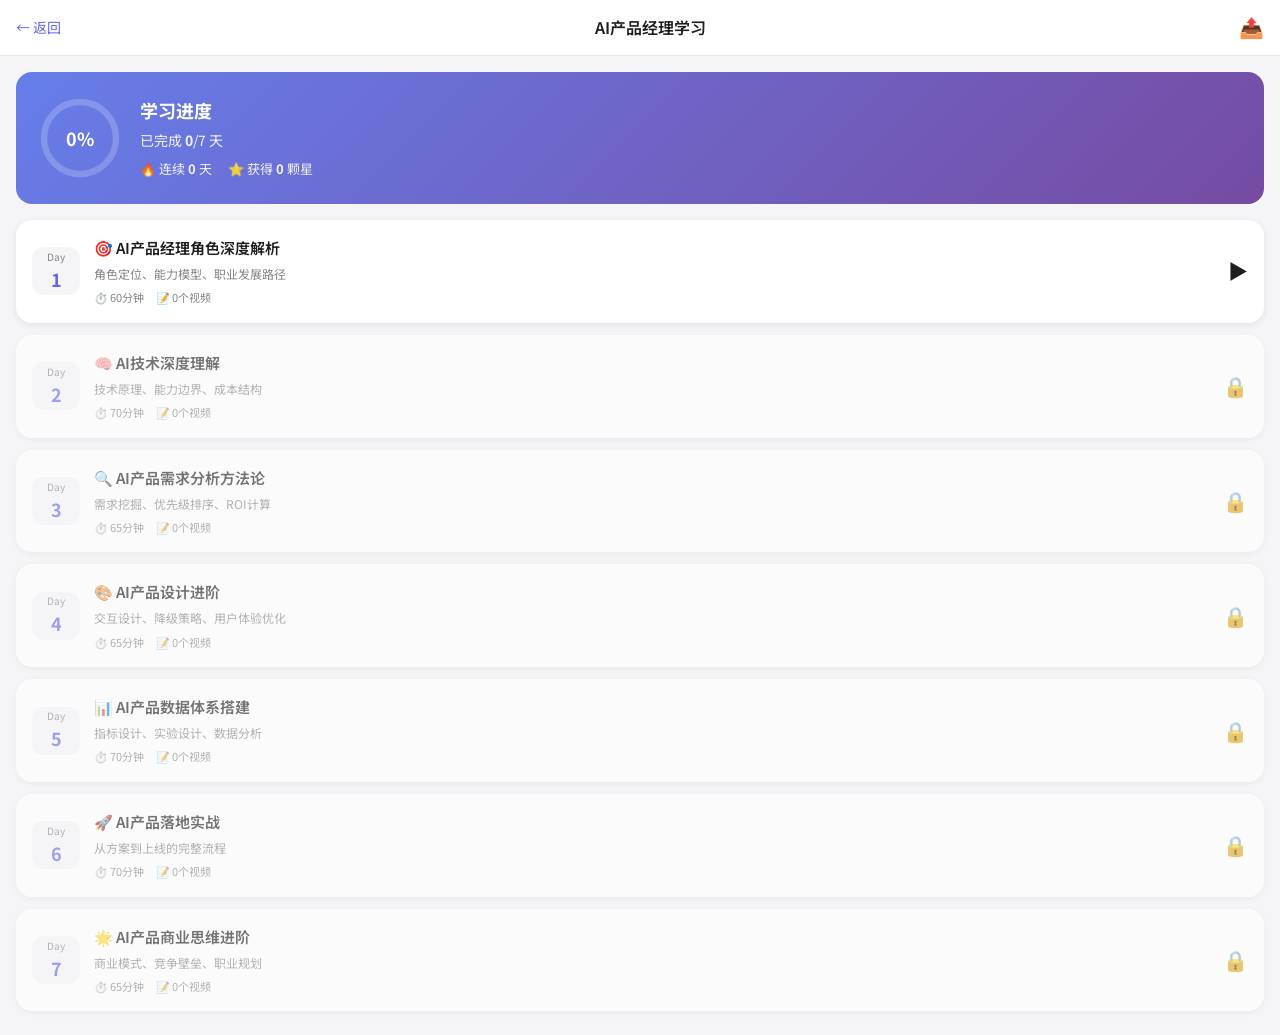
==== learn.html @ 259a2293 "feat: 添加四大能力模块深度内容" ====
<!DOCTYPE html>
<html lang="zh-CN">
<head>
    <meta charset="UTF-8">
    <meta name="viewport" content="width=device-width, initial-scale=1.0, maximum-scale=1.0, user-scalable=no">
    <title>AI产品经理7天学习计划</title>
    <link rel="stylesheet" href="learn-style.css">
    <link rel="stylesheet" href="skill-style.css">
    <link rel="preconnect" href="https://fonts.googleapis.com">
    <link href="https://fonts.googleapis.com/css2?family=Noto+Sans+SC:wght@300;400;500;600;700&display=swap" rel="stylesheet">
</head>
<body>
    <!-- 顶部 -->
    <nav class="nav">
        <a href="index.html" class="nav-back">← 返回</a>
        <span class="nav-title">AI产品经理学习</span>
        <button class="nav-share" id="shareBtn">📤</button>
    </nav>

    <!-- 主内容 -->
    <main class="main">
        <!-- 进度总览 -->
        <div class="progress-overview" id="progressOverview">
            <div class="progress-ring">
                <svg viewBox="0 0 100 100">
                    <circle class="ring-bg" cx="50" cy="50" r="45"/>
                    <circle class="ring-fill" cx="50" cy="50" r="45" id="progressRing"/>
                </svg>
                <div class="ring-text">
                    <span id="progressPercent">0</span>%
                </div>
            </div>
            <div class="progress-info">
                <h3>学习进度</h3>
                <p>已完成 <strong id="completedDays">0</strong>/7 天</p>
                <div class="streak-info">
                    <span>🔥 连续 <strong id="streakCount">0</strong> 天</span>
                    <span>⭐ 获得 <strong id="totalStars">0</strong> 颗星</span>
                </div>
            </div>
        </div>

        <!-- 7天课程列表 -->
        <div class="course-list" id="courseList"></div>
    </main>

    <!-- 每日详情弹窗 -->
    <div class="modal hidden" id="dayModal">
        <div class="modal-sheet">
            <div class="modal-handle"></div>
            <div class="modal-header">
                <h2 id="modalTitle">Day 1</h2>
                <button class="modal-close" id="modalClose">✕</button>
            </div>
            <div class="modal-body" id="modalBody">
                <!-- 动态内容 -->
            </div>
        </div>
    </div>

    <!-- 分享弹窗 -->
    <div class="modal hidden" id="shareModal">
        <div class="modal-sheet small">
            <div class="modal-handle"></div>
            <h3>分享学习进度</h3>
            <div class="share-content">
                <div class="share-card" id="shareCard">
                    <div class="share-title">📚 AI产品经理学习打卡</div>
                    <div class="share-progress">
                        已完成 <span id="shareDays">0</span>/7 天
                    </div>
                    <div class="share-stars" id="shareStars"></div>
                    <div class="share-link" id="shareLink"></div>
                </div>
                <button class="copy-btn" id="copyBtn">复制链接</button>
            </div>
        </div>
    </div>

    <script src="skill-modules.js"></script>
    <script src="learn-app.js"></script>
</body>
</html>
---- learn-style.css ----
:root {
    --primary: #6366f1;
    --bg: #f5f5f7;
    --card: #ffffff;
    --text: #1d1d1f;
    --text2: #86868b;
    --border: #e5e5e5;
    --radius: 16px;
    --shadow: 0 2px 8px rgba(0,0,0,0.08);
    --green: #30d158;
    --gold: #ffd700;
}

* { margin: 0; padding: 0; box-sizing: border-box; }

body {
    font-family: -apple-system, "Noto Sans SC", sans-serif;
    background: var(--bg);
    color: var(--text);
    font-size: 14px;
    line-height: 1.6;
    padding-top: 56px;
    padding-bottom: 24px;
}

/* 导航 */
.nav {
    position: fixed; top: 0; left: 0; right: 0;
    height: 56px;
    background: rgba(255,255,255,0.95);
    backdrop-filter: blur(20px);
    border-bottom: 1px solid var(--border);
    display: flex;
    justify-content: space-between;
    align-items: center;
    padding: 0 16px;
    z-index: 100;
}

.nav-back {
    font-size: 14px;
    color: var(--primary);
    text-decoration: none;
}

.nav-title { font-size: 16px; font-weight: 600; }

.nav-share {
    background: none;
    border: none;
    font-size: 20px;
    cursor: pointer;
}

/* 进度总览 */
.progress-overview {
    display: flex;
    align-items: center;
    gap: 20px;
    background: linear-gradient(135deg, #667eea, #764ba2);
    border-radius: var(--radius);
    padding: 24px;
    margin: 16px;
    color: white;
}

.progress-ring {
    position: relative;
    width: 80px;
    height: 80px;
    flex-shrink: 0;
}

.progress-ring svg {
    transform: rotate(-90deg);
    width: 100%;
    height: 100%;
}

.ring-bg {
    fill: none;
    stroke: rgba(255,255,255,0.2);
    stroke-width: 8;
}

.ring-fill {
    fill: none;
    stroke: white;
    stroke-width: 8;
    stroke-linecap: round;
    stroke-dasharray: 283;
    stroke-dashoffset: 283;
    transition: stroke-dashoffset 0.5s;
}

.ring-text {
    position: absolute;
    top: 50%;
    left: 50%;
    transform: translate(-50%, -50%);
    font-size: 18px;
    font-weight: 700;
}

.progress-info h3 { font-size: 18px; margin-bottom: 4px; }
.progress-info p { font-size: 14px; opacity: 0.9; }

.streak-info {
    display: flex;
    gap: 16px;
    margin-top: 8px;
    font-size: 13px;
    opacity: 0.9;
}

/* 课程列表 */
.course-list {
    padding: 0 16px;
    display: flex;
    flex-direction: column;
    gap: 12px;
}

.course-card {
    background: var(--card);
    border-radius: var(--radius);
    padding: 16px;
    box-shadow: var(--shadow);
    display: flex;
    align-items: center;
    gap: 14px;
    cursor: pointer;
    transition: all 0.2s;
    position: relative;
    overflow: hidden;
}

.course-card:active { transform: scale(0.98); }

.course-card.completed {
    border-left: 4px solid var(--green);
}

.course-card.locked {
    opacity: 0.6;
    pointer-events: none;
}

.course-day {
    flex-shrink: 0;
    width: 48px;
    height: 48px;
    background: var(--bg);
    border-radius: 12px;
    display: flex;
    flex-direction: column;
    align-items: center;
    justify-content: center;
    font-size: 10px;
    color: var(--text2);
}

.course-day .day-num {
    font-size: 18px;
    font-weight: 700;
    color: var(--primary);
}

.course-card.completed .course-day {
    background: var(--green);
    color: white;
}

.course-card.completed .course-day .day-num { color: white; }

.course-content { flex: 1; }

.course-title {
    font-size: 15px;
    font-weight: 600;
    margin-bottom: 4px;
}

.course-desc {
    font-size: 12px;
    color: var(--text2);
}

.course-meta {
    display: flex;
    gap: 12px;
    margin-top: 6px;
    font-size: 11px;
    color: var(--text2);
}

.course-meta span {
    display: flex;
    align-items: center;
    gap: 4px;
}

.course-status {
    flex-shrink: 0;
    font-size: 20px;
}

/* 每日详情 */
.modal {
    position: fixed;
    top: 0; left: 0; right: 0; bottom: 0;
    background: rgba(0,0,0,0.4);
    display: flex;
    align-items: flex-end;
    z-index: 200;
}

.modal.hidden { display: none; }

.modal-sheet {
    background: var(--card);
    width: 100%;
    max-height: 90vh;
    border-radius: 20px 20px 0 0;
    overflow-y: auto;
    animation: slideUp 0.3s ease;
}

.modal-sheet.small { max-height: 60vh; }

@keyframes slideUp {
    from { transform: translateY(100%); }
    to { transform: translateY(0); }
}

.modal-handle {
    width: 36px;
    height: 4px;
    background: var(--border);
    border-radius: 2px;
    margin: 12px auto;
}

.modal-header {
    display: flex;
    justify-content: space-between;
    align-items: center;
    padding: 0 20px 16px;
    border-bottom: 1px solid var(--border);
}

.modal-header h2 { font-size: 18px; }

.modal-close {
    width: 32px;
    height: 32px;
    border-radius: 50%;
    border: none;
    background: var(--bg);
    font-size: 16px;
    cursor: pointer;
}

.modal-body { padding: 20px; }

/* 学习内容样式 */
.lesson-section {
    margin-bottom: 24px;
}

.lesson-section h3 {
    font-size: 16px;
    font-weight: 600;
    margin-bottom: 12px;
    display: flex;
    align-items: center;
    gap: 8px;
}

.lesson-text {
    font-size: 14px;
    line-height: 1.8;
    color: var(--text);
}

.lesson-text strong { color: var(--primary); }

.lesson-list {
    list-style: none;
    padding: 0;
}

.lesson-list li {
    padding: 8px 0;
    padding-left: 20px;
    position: relative;
    font-size: 14px;
}

.lesson-list li::before {
    content: '•';
    position: absolute;
    left: 0;
    color: var(--primary);
    font-weight: bold;
}

/* 视频卡片 */
.video-card {
    background: var(--bg);
    border-radius: 12px;
    padding: 12px;
    margin-bottom: 10px;
    display: flex;
    align-items: center;
    gap: 12px;
    text-decoration: none;
    color: var(--text);
}

.video-card:active { background: #eee; }

.video-thumb {
    width: 80px;
    height: 60px;
    background: #000;
    border-radius: 8px;
    display: flex;
    align-items: center;
    justify-content: center;
    color: white;
    font-size: 24px;
    flex-shrink: 0;
}

.video-info { flex: 1; }

.video-title {
    font-size: 13px;
    font-weight: 500;
    margin-bottom: 2px;
}

.video-source {
    font-size: 11px;
    color: var(--text2);
}

/* 图解卡片 */
.diagram-card {
    background: linear-gradient(135deg, #f0f9ff, #e0f2fe);
    border-radius: 12px;
    padding: 16px;
    margin-bottom: 12px;
    text-align: center;
}

.diagram-card .diagram-icon {
    font-size: 48px;
    margin-bottom: 8px;
}

.diagram-card .diagram-text {
    font-size: 13px;
    color: var(--text2);
}

/* 互动问答 */
.quiz-section {
    background: #fff9e6;
    border-radius: 12px;
    padding: 16px;
    margin-bottom: 16px;
}

.quiz-question {
    font-size: 14px;
    font-weight: 500;
    margin-bottom: 12px;
}

.quiz-options {
    display: flex;
    flex-direction: column;
    gap: 8px;
}

.quiz-option {
    padding: 10px 14px;
    background: white;
    border: 1px solid var(--border);
    border-radius: 8px;
    font-size: 13px;
    cursor: pointer;
    transition: all 0.2s;
}

.quiz-option:active { transform: scale(0.98); }

.quiz-option.correct {
    background: #d4edda;
    border-color: var(--green);
    color: #155724;
}

.quiz-option.wrong {
    background: #f8d7da;
    border-color: #dc3545;
    color: #721c24;
}

.quiz-feedback {
    margin-top: 10px;
    padding: 10px;
    border-radius: 8px;
    font-size: 13px;
    display: none;
}

.quiz-feedback.show { display: block; }
.quiz-feedback.correct { background: #d4edda; color: #155724; }
.quiz-feedback.wrong { background: #f8d7da; color: #721c24; }

/* 打卡按钮 */
.checkin-section {
    margin-top: 20px;
    padding-top: 20px;
    border-top: 1px solid var(--border);
}

.checkin-btn {
    width: 100%;
    padding: 14px;
    border: none;
    border-radius: 12px;
    background: linear-gradient(135deg, #667eea, #764ba2);
    color: white;
    font-size: 16px;
    font-weight: 600;
    cursor: pointer;
    transition: all 0.2s;
}

.checkin-btn:active { transform: scale(0.98); }
.checkin-btn.completed {
    background: var(--green);
    pointer-events: none;
}

/* 分享卡片 */
.share-content { padding: 20px; }

.share-card {
    background: linear-gradient(135deg, #667eea, #764ba2);
    border-radius: var(--radius);
    padding: 24px;
    color: white;
    text-align: center;
    margin-bottom: 16px;
}

.share-title { font-size: 16px; font-weight: 600; margin-bottom: 12px; }
.share-progress { font-size: 24px; font-weight: 700; margin-bottom: 8px; }

.share-stars {
    font-size: 20px;
    margin-bottom: 12px;
}

.share-link {
    font-size: 11px;
    opacity: 0.7;
    word-break: break-all;
}

.copy-btn {
    width: 100%;
    padding: 12px;
    border: none;
    border-radius: 8px;
    background: var(--primary);
    color: white;
    font-size: 14px;
    font-weight: 500;
}

/* 奖励弹窗 */
.reward-popup {
    position: fixed;
    top: 50%;
    left: 50%;
    transform: translate(-50%, -50%);
    background: white;
    border-radius: 20px;
    padding: 32px;
    text-align: center;
    box-shadow: 0 10px 40px rgba(0,0,0,0.2);
    z-index: 300;
    animation: bounceIn 0.5s ease;
}

@keyframes bounceIn {
    0% { transform: translate(-50%, -50%) scale(0); }
    50% { transform: translate(-50%, -50%) scale(1.1); }
    100% { transform: translate(-50%, -50%) scale(1); }
}

.reward-icon { font-size: 48px; margin-bottom: 12px; }
.reward-title { font-size: 18px; font-weight: 600; margin-bottom: 8px; }
.reward-text { font-size: 14px; color: var(--text2); }
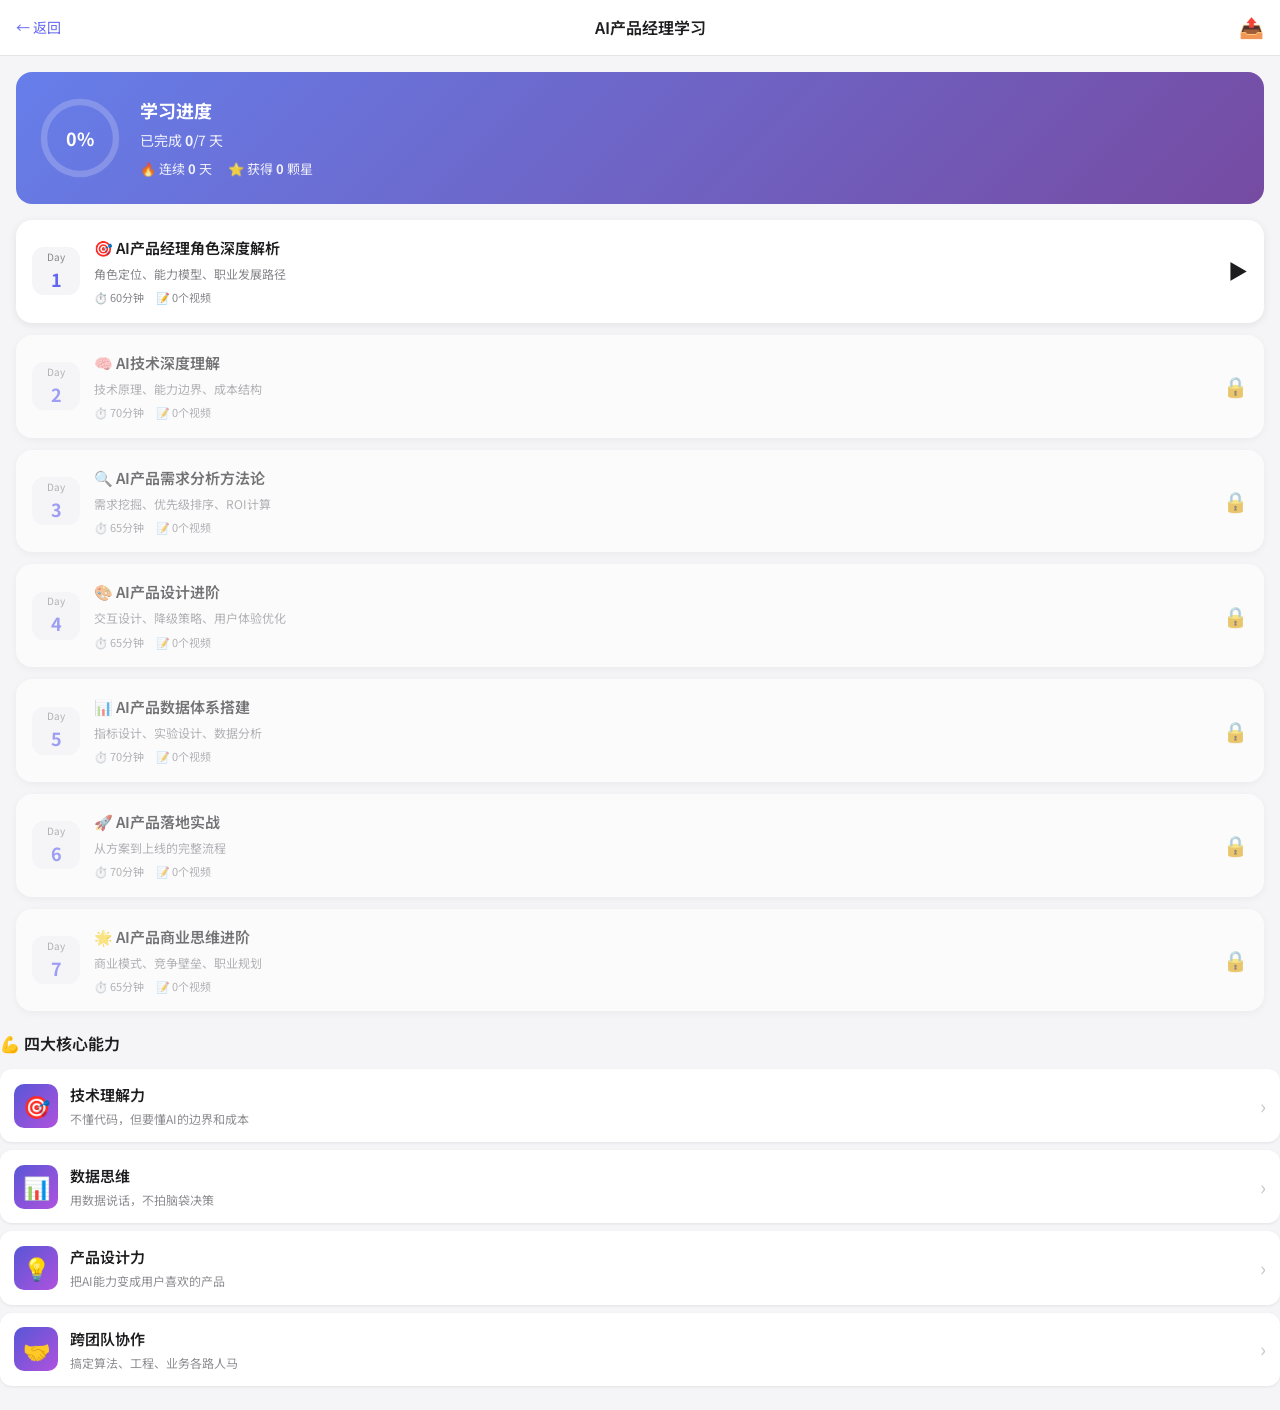
==== commit 48651915: "fix: 添加技能模块容器元素" ====
--- a/learn.html
+++ b/learn.html
@@ -42,6 +42,10 @@
 
         <!-- 7天课程列表 -->
         <div class="course-list" id="courseList"></div>
+
+        <!-- 四大能力模块 -->
+        <div class="section-title" style="margin: 20px 0 12px; font-size: 16px; font-weight: 600;">💪 四大核心能力</div>
+        <div id="pmContent"></div>
     </main>
 
     <!-- 每日详情弹窗 -->
--- a/skill-style.css
+++ b/skill-style.css
@@ -0,0 +1,198 @@
+/* ===== 技能模块样式 ===== */
+.skill-modules {
+    display: flex;
+    flex-direction: column;
+    gap: 8px;
+}
+
+.skill-module {
+    display: flex;
+    align-items: center;
+    gap: 12px;
+    background: white;
+    border-radius: 12px;
+    padding: 14px;
+    box-shadow: 0 1px 3px rgba(0,0,0,0.08);
+    cursor: pointer;
+    transition: all 0.2s;
+}
+
+.skill-module:active {
+    transform: scale(0.98);
+}
+
+.sm-icon {
+    width: 44px;
+    height: 44px;
+    background: linear-gradient(135deg, #5856d6, #af52de);
+    border-radius: 10px;
+    display: flex;
+    align-items: center;
+    justify-content: center;
+    font-size: 22px;
+}
+
+.sm-info {
+    flex: 1;
+}
+
+.sm-title {
+    font-size: 15px;
+    font-weight: 600;
+    margin-bottom: 2px;
+}
+
+.sm-subtitle {
+    font-size: 12px;
+    color: #8e8e93;
+}
+
+.sm-arrow {
+    font-size: 20px;
+    color: #c7c7cc;
+}
+
+/* ===== 模块详情样式 ===== */
+.module-header {
+    margin-bottom: 16px;
+}
+
+.mh-subtitle {
+    font-size: 14px;
+    color: #8e8e93;
+}
+
+.job-requirements {
+    background: #f2f2f7;
+    border-radius: 10px;
+    padding: 14px;
+    margin-bottom: 16px;
+}
+
+.job-requirements h4 {
+    font-size: 14px;
+    font-weight: 600;
+    margin-bottom: 8px;
+}
+
+.job-requirements ul {
+    padding-left: 18px;
+}
+
+.job-requirements li {
+    font-size: 13px;
+    line-height: 1.6;
+    color: #3a3a3c;
+}
+
+/* ===== 课程导航 ===== */
+.lesson-nav {
+    display: flex;
+    gap: 6px;
+    overflow-x: auto;
+    margin-bottom: 16px;
+    padding-bottom: 4px;
+}
+
+.lesson-nav::-webkit-scrollbar {
+    display: none;
+}
+
+.lesson-btn {
+    padding: 8px 12px;
+    border: 1px solid #e5e5ea;
+    border-radius: 8px;
+    background: white;
+    font-size: 12px;
+    font-weight: 500;
+    color: #3a3a3c;
+    cursor: pointer;
+    white-space: nowrap;
+    transition: all 0.2s;
+}
+
+.lesson-btn.active {
+    background: #007AFF;
+    color: white;
+    border-color: #007AFF;
+}
+
+/* ===== 课程内容样式 ===== */
+.lesson-content {
+    margin-bottom: 20px;
+}
+
+.lesson-block {
+    background: white;
+    border-radius: 10px;
+    padding: 14px;
+    margin-bottom: 10px;
+    box-shadow: 0 1px 2px rgba(0,0,0,0.04);
+}
+
+.lesson-block h4 {
+    font-size: 15px;
+    font-weight: 600;
+    margin-bottom: 8px;
+    color: #1c1c1e;
+}
+
+.lesson-block p {
+    font-size: 13px;
+    line-height: 1.6;
+    margin-bottom: 6px;
+    color: #3a3a3c;
+}
+
+.lesson-block ul {
+    padding-left: 18px;
+    margin: 8px 0;
+}
+
+.lesson-block li {
+    font-size: 13px;
+    line-height: 1.6;
+    color: #3a3a3c;
+}
+
+.key-point {
+    background: #fff3cd;
+    border-radius: 8px;
+    padding: 10px 12px;
+    margin-top: 10px;
+    font-size: 12px;
+    line-height: 1.6;
+    color: #664d03;
+}
+
+/* ===== 面试问题样式 ===== */
+.interview-section {
+    margin-top: 16px;
+}
+
+.interview-section h4 {
+    font-size: 15px;
+    font-weight: 600;
+    margin-bottom: 12px;
+}
+
+.qa-item {
+    background: white;
+    border-radius: 10px;
+    padding: 12px;
+    margin-bottom: 8px;
+    box-shadow: 0 1px 2px rgba(0,0,0,0.04);
+}
+
+.qa-question {
+    font-size: 13px;
+    font-weight: 600;
+    color: #007AFF;
+    margin-bottom: 6px;
+}
+
+.qa-answer {
+    font-size: 13px;
+    line-height: 1.6;
+    color: #3a3a3c;
+}
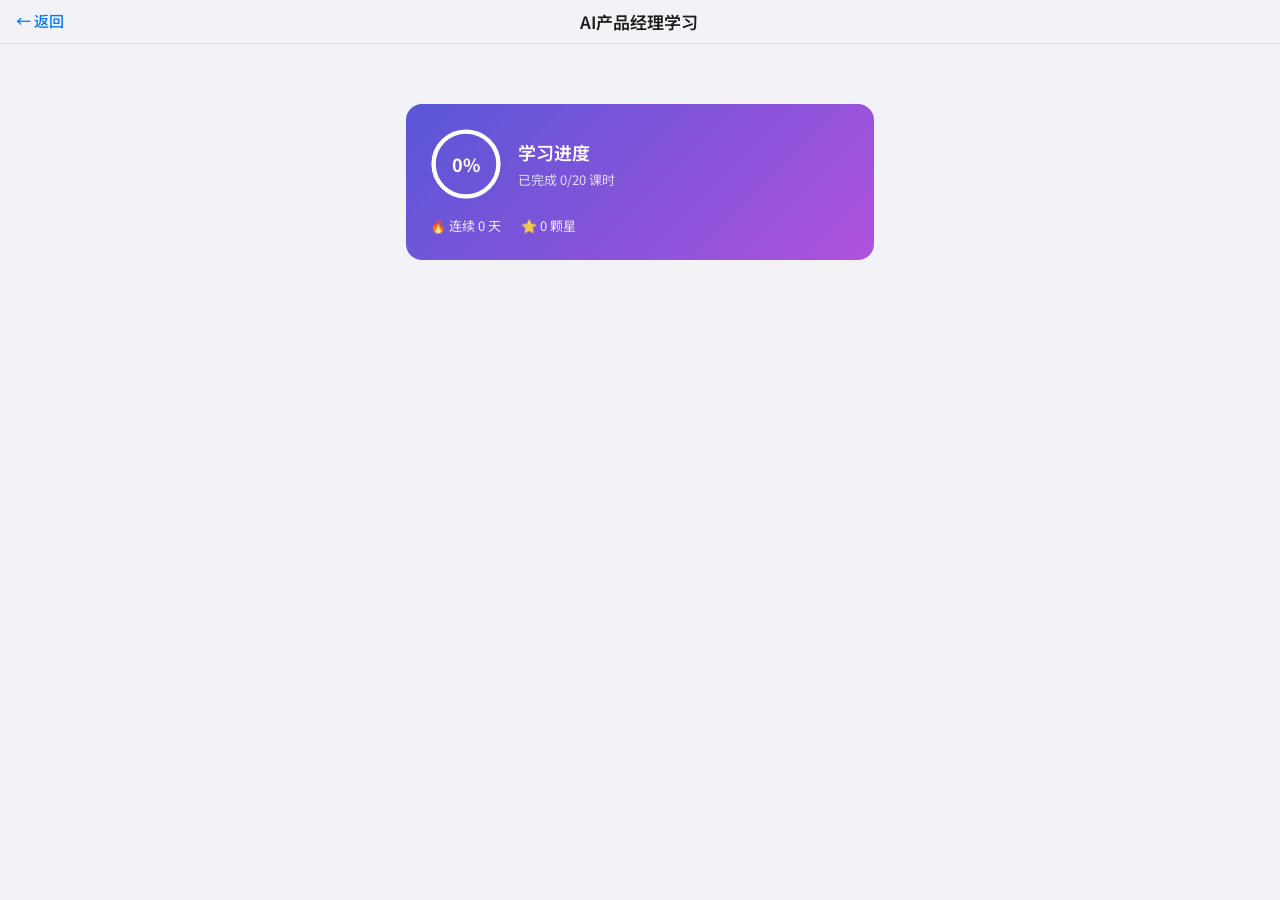
==== commit fc2378b5: "feat: AI产品学习页重设计" ====
--- a/learn.html
+++ b/learn.html
@@ -3,85 +3,153 @@
 <head>
     <meta charset="UTF-8">
     <meta name="viewport" content="width=device-width, initial-scale=1.0, maximum-scale=1.0, user-scalable=no">
-    <title>AI产品经理7天学习计划</title>
-    <link rel="stylesheet" href="learn-style.css">
-    <link rel="stylesheet" href="skill-style.css">
+    <title>AI产品经理学习</title>
+    <link rel="stylesheet" href="style.css">
+    <link rel="stylesheet" href="alert-style.css">
     <link rel="preconnect" href="https://fonts.googleapis.com">
     <link href="https://fonts.googleapis.com/css2?family=Noto+Sans+SC:wght@300;400;500;600;700&display=swap" rel="stylesheet">
+    <style>
+        /* 学习页样式 */
+        * { margin: 0; padding: 0; box-sizing: border-box; }
+        body { font-family: -apple-system, BlinkMacSystemFont, "SF Pro Display", "Noto Sans SC", sans-serif; background: #f2f2f7; color: #1c1c1e; }
+        
+        .nav { position: fixed; top: 0; left: 0; right: 0; height: 44px; background: rgba(242,242,247,0.92); backdrop-filter: saturate(180%) blur(20px); border-bottom: 0.5px solid rgba(0,0,0,0.1); display: flex; justify-content: space-between; align-items: center; padding: 0 16px; z-index: 100; }
+        .nav-back { font-size: 15px; color: #007AFF; text-decoration: none; font-weight: 500; }
+        .nav-title { font-size: 17px; font-weight: 600; }
+        .nav-right { width: 50px; }
+        
+        .main { padding: 60px 16px 24px; max-width: 500px; margin: 0 auto; }
+        
+        /* 进度卡片 */
+        .progress-card { background: linear-gradient(135deg, #5856d6, #af52de); border-radius: 16px; padding: 24px; color: white; margin-bottom: 20px; }
+        .progress-top { display: flex; align-items: center; gap: 16px; margin-bottom: 16px; }
+        .progress-ring { width: 72px; height: 72px; position: relative; }
+        .progress-ring svg { transform: rotate(-90deg); width: 100%; height: 100%; }
+        .progress-ring circle { fill: none; stroke-width: 6; stroke-linecap: round; }
+        .ring-bg { stroke: rgba(255,255,255,0.2); }
+        .ring-fill { stroke: white; transition: stroke-dashoffset 0.5s; }
+        .ring-text { position: absolute; top: 50%; left: 50%; transform: translate(-50%, -50%); font-size: 18px; font-weight: 700; }
+        .progress-info h3 { font-size: 18px; font-weight: 600; margin-bottom: 4px; }
+        .progress-info p { font-size: 13px; opacity: 0.8; }
+        .progress-stats { display: flex; gap: 20px; font-size: 13px; opacity: 0.9; }
+        
+        /* 课程列表 */
+        .course-list { display: flex; flex-direction: column; gap: 12px; }
+        
+        .course-section { background: white; border-radius: 12px; overflow: hidden; box-shadow: 0 1px 3px rgba(0,0,0,0.06); }
+        
+        .section-header { display: flex; align-items: center; gap: 12px; padding: 16px; cursor: pointer; transition: background 0.2s; }
+        .section-header:active { background: #f8f8f8; }
+        
+        .section-icon { width: 44px; height: 44px; border-radius: 10px; display: flex; align-items: center; justify-content: center; font-size: 22px; }
+        .icon-purple { background: linear-gradient(135deg, #5856d6, #af52de); }
+        .icon-blue { background: linear-gradient(135deg, #007AFF, #5856d6); }
+        .icon-green { background: linear-gradient(135deg, #34c759, #30b350); }
+        .icon-orange { background: linear-gradient(135deg, #ff9500, #ff6b00); }
+        .icon-red { background: linear-gradient(135deg, #ff3b30, #ff6b6b); }
+        
+        .section-info { flex: 1; }
+        .section-title { font-size: 16px; font-weight: 600; margin-bottom: 2px; }
+        .section-subtitle { font-size: 12px; color: #8e8e93; }
+        
+        .section-meta { display: flex; align-items: center; gap: 8px; }
+        .section-progress { font-size: 12px; color: #8e8e93; }
+        .section-arrow { font-size: 16px; color: #c7c7cc; transition: transform 0.2s; }
+        
+        /* 展开的课程内容 */
+        .course-content { display: none; padding: 0 16px 16px; }
+        .course-content.expanded { display: block; }
+        
+        .course-item { display: flex; align-items: center; gap: 12px; padding: 12px; background: #f8f8f8; border-radius: 10px; margin-bottom: 8px; cursor: pointer; transition: all 0.2s; }
+        .course-item:active { transform: scale(0.98); background: #f0f0f0; }
+        .course-item.completed { background: #e8f5e9; }
+        
+        .item-check { width: 24px; height: 24px; border-radius: 50%; border: 2px solid #d1d1d6; display: flex; align-items: center; justify-content: center; font-size: 12px; flex-shrink: 0; }
+        .item-check.done { background: #34c759; border-color: #34c759; color: white; }
+        
+        .item-info { flex: 1; }
+        .item-title { font-size: 14px; font-weight: 500; }
+        .item-duration { font-size: 11px; color: #8e8e93; margin-top: 2px; }
+        
+        .item-arrow { color: #c7c7cc; font-size: 14px; }
+        
+        /* 弹窗 */
+        .modal { position: fixed; top: 0; left: 0; right: 0; bottom: 0; background: rgba(0,0,0,0.4); display: flex; align-items: flex-end; z-index: 200; }
+        .modal.hidden { display: none; }
+        .modal-sheet { background: #f2f2f7; width: 100%; max-height: 95vh; border-radius: 16px 16px 0 0; display: flex; flex-direction: column; animation: slideUp 0.3s ease; }
+        @keyframes slideUp { from { transform: translateY(100%); } to { transform: translateY(0); } }
+        
+        .modal-header { display: flex; align-items: center; justify-content: space-between; padding: 12px 16px; background: rgba(242,242,247,0.92); backdrop-filter: blur(20px); border-bottom: 0.5px solid rgba(0,0,0,0.1); flex-shrink: 0; }
+        .modal-header h2 { font-size: 17px; font-weight: 600; flex: 1; text-align: center; }
+        .modal-close { width: 30px; height: 30px; border-radius: 50%; background: rgba(118,118,128,0.12); border: none; font-size: 14px; cursor: pointer; display: flex; align-items: center; justify-content: center; }
+        .modal-spacer { width: 30px; }
+        
+        .modal-body { flex: 1; overflow-y: auto; -webkit-overflow-scrolling: touch; padding: 16px; }
+        
+        /* 课程内容样式 */
+        .lesson-block { background: white; border-radius: 12px; padding: 16px; margin-bottom: 12px; }
+        .lesson-block h4 { font-size: 15px; font-weight: 600; margin-bottom: 10px; }
+        .lesson-block p { font-size: 14px; line-height: 1.7; margin-bottom: 8px; color: #3a3a3c; }
+        .lesson-block ul { padding-left: 18px; margin: 8px 0; }
+        .lesson-block li { font-size: 14px; line-height: 1.7; color: #3a3a3c; margin-bottom: 4px; }
+        
+        .key-point { background: #fff3cd; border-radius: 8px; padding: 12px; margin-top: 10px; font-size: 13px; line-height: 1.6; color: #664d03; }
+        
+        .qa-item { background: white; border-radius: 10px; padding: 14px; margin-bottom: 8px; }
+        .qa-q { font-size: 14px; font-weight: 600; color: #007AFF; margin-bottom: 6px; }
+        .qa-a { font-size: 13px; line-height: 1.6; color: #3a3a3c; }
+        
+        .checkin-btn { width: 100%; padding: 14px; background: #007AFF; color: white; border: none; border-radius: 12px; font-size: 16px; font-weight: 600; cursor: pointer; margin-top: 12px; }
+        .checkin-btn:active { transform: scale(0.98); }
+        .checkin-btn.done { background: #34c759; }
+    </style>
 </head>
 <body>
-    <!-- 顶部 -->
     <nav class="nav">
         <a href="index.html" class="nav-back">← 返回</a>
         <span class="nav-title">AI产品经理学习</span>
-        <button class="nav-share" id="shareBtn">📤</button>
+        <div class="nav-right"></div>
     </nav>
-
-    <!-- 主内容 -->
+    
     <main class="main">
-        <!-- 进度总览 -->
-        <div class="progress-overview" id="progressOverview">
-            <div class="progress-ring">
-                <svg viewBox="0 0 100 100">
-                    <circle class="ring-bg" cx="50" cy="50" r="45"/>
-                    <circle class="ring-fill" cx="50" cy="50" r="45" id="progressRing"/>
-                </svg>
-                <div class="ring-text">
-                    <span id="progressPercent">0</span>%
+        <!-- 进度卡片 -->
+        <div class="progress-card">
+            <div class="progress-top">
+                <div class="progress-ring">
+                    <svg viewBox="0 0 100 100">
+                        <circle class="ring-bg" cx="50" cy="50" r="45"/>
+                        <circle class="ring-fill" cx="50" cy="50" r="45" id="progressRing"/>
+                    </svg>
+                    <div class="ring-text"><span id="progressPercent">0</span>%</div>
+                </div>
+                <div class="progress-info">
+                    <h3>学习进度</h3>
+                    <p>已完成 <span id="completedCount">0</span>/20 课时</p>
                 </div>
             </div>
-            <div class="progress-info">
-                <h3>学习进度</h3>
-                <p>已完成 <strong id="completedDays">0</strong>/7 天</p>
-                <div class="streak-info">
-                    <span>🔥 连续 <strong id="streakCount">0</strong> 天</span>
-                    <span>⭐ 获得 <strong id="totalStars">0</strong> 颗星</span>
-                </div>
+            <div class="progress-stats">
+                <span>🔥 连续 <span id="streakCount">0</span> 天</span>
+                <span>⭐ <span id="totalStars">0</span> 颗星</span>
             </div>
         </div>
-
-        <!-- 7天课程列表 -->
+        
+        <!-- 课程列表 -->
         <div class="course-list" id="courseList"></div>
-
-        <!-- 四大能力模块 -->
-        <div class="section-title" style="margin: 20px 0 12px; font-size: 16px; font-weight: 600;">💪 四大核心能力</div>
-        <div id="pmContent"></div>
     </main>
-
-    <!-- 每日详情弹窗 -->
-    <div class="modal hidden" id="dayModal">
+    
+    <!-- 课程详情弹窗 -->
+    <div class="modal hidden" id="courseModal">
         <div class="modal-sheet">
-            <div class="modal-handle"></div>
             <div class="modal-header">
-                <h2 id="modalTitle">Day 1</h2>
+                <div class="modal-spacer"></div>
+                <h2 id="modalTitle">课程详情</h2>
                 <button class="modal-close" id="modalClose">✕</button>
             </div>
-            <div class="modal-body" id="modalBody">
-                <!-- 动态内容 -->
-            </div>
+            <div class="modal-body" id="modalBody"></div>
         </div>
     </div>
-
-    <!-- 分享弹窗 -->
-    <div class="modal hidden" id="shareModal">
-        <div class="modal-sheet small">
-            <div class="modal-handle"></div>
-            <h3>分享学习进度</h3>
-            <div class="share-content">
-                <div class="share-card" id="shareCard">
-                    <div class="share-title">📚 AI产品经理学习打卡</div>
-                    <div class="share-progress">
-                        已完成 <span id="shareDays">0</span>/7 天
-                    </div>
-                    <div class="share-stars" id="shareStars"></div>
-                    <div class="share-link" id="shareLink"></div>
-                </div>
-                <button class="copy-btn" id="copyBtn">复制链接</button>
-            </div>
-        </div>
-    </div>
-
-    <script src="skill-modules.js"></script>
-    <script src="learn-app.js"></script>
+    
+    <script src="course-data.js"></script>
+    <script src="course-app.js"></script>
 </body>
 </html>
--- a/style.css
+++ b/style.css
@@ -0,0 +1,717 @@
+:root {
+    --primary: #007AFF;
+    --bg: #f2f2f7;
+    --card: #ffffff;
+    --text: #1c1c1e;
+    --text2: #8e8e93;
+    --text3: #aeaeb2;
+    --border: rgba(60,60,67,0.12);
+    --radius: 12px;
+    --radius-lg: 16px;
+    --shadow-sm: 0 1px 2px rgba(0,0,0,0.04);
+    --shadow: 0 2px 8px rgba(0,0,0,0.06);
+    --green: #34c759;
+    --red: #ff3b30;
+    --orange: #ff9500;
+}
+
+* { margin: 0; padding: 0; box-sizing: border-box; }
+
+body {
+    font-family: -apple-system, BlinkMacSystemFont, "SF Pro Text", "SF Pro Display", "Noto Sans SC", sans-serif;
+    background: var(--bg);
+    color: var(--text);
+    font-size: 15px;
+    line-height: 1.5;
+    padding-top: 44px;
+    -webkit-font-smoothing: antialiased;
+    -moz-osx-font-smoothing: grayscale;
+}
+
+/* 导航 */
+.nav {
+    position: fixed; top: 0; left: 0; right: 0;
+    height: 44px;
+    background: rgba(242,242,247,0.92);
+    backdrop-filter: saturate(180%) blur(20px);
+    -webkit-backdrop-filter: saturate(180%) blur(20px);
+    border-bottom: 0.5px solid rgba(0,0,0,0.1);
+    display: flex;
+    justify-content: space-between;
+    align-items: center;
+    padding: 0 16px;
+    z-index: 100;
+}
+
+.nav-logo { 
+    font-size: 17px; 
+    font-weight: 600;
+    letter-spacing: -0.2px;
+}
+
+.nav-time { 
+    font-size: 13px; 
+    color: var(--text2);
+    font-weight: 500;
+}
+
+/* 主标签 */
+.tabs {
+    display: flex;
+    background: rgba(118,118,128,0.12);
+    border-radius: 9px;
+    padding: 2px;
+    margin: 10px 16px;
+}
+
+.tab {
+    flex: 1;
+    padding: 7px;
+    border: none;
+    background: none;
+    font-size: 13px;
+    font-weight: 500;
+    color: var(--text);
+    cursor: pointer;
+    border-radius: 7px;
+    transition: all 0.2s ease;
+}
+
+.tab.active {
+    background: white;
+    box-shadow: 0 1px 3px rgba(0,0,0,0.08), 0 1px 2px rgba(0,0,0,0.04);
+    font-weight: 600;
+}
+
+.main { 
+    padding: 0 16px 32px; 
+}
+
+.section { display: none; }
+.section.active { display: block; }
+
+/* 子标签 */
+.sub-tabs {
+    display: flex;
+    gap: 8px;
+    margin: 12px 0;
+}
+
+.sub-tab {
+    flex: 1;
+    padding: 10px 8px;
+    border: none;
+    border-radius: 10px;
+    background: white;
+    font-size: 14px;
+    font-weight: 500;
+    color: var(--text2);
+    cursor: pointer;
+    transition: all 0.2s ease;
+    box-shadow: var(--shadow-sm);
+}
+
+.sub-tab.active {
+    background: var(--primary);
+    color: white;
+    box-shadow: 0 2px 8px rgba(0,122,255,0.3);
+}
+
+.sub-content { display: none; }
+.sub-content.active { display: block; }
+
+/* ===== 分段控制器 ===== */
+.segment-control {
+    display: flex;
+    background: rgba(118,118,128,0.12);
+    border-radius: 10px;
+    padding: 2px;
+    margin-bottom: 14px;
+}
+
+.segment {
+    flex: 1;
+    padding: 8px 6px;
+    border: none;
+    background: none;
+    font-size: 13px;
+    font-weight: 500;
+    color: var(--text);
+    cursor: pointer;
+    border-radius: 8px;
+    transition: all 0.25s ease;
+    white-space: nowrap;
+}
+
+.segment.active {
+    background: white;
+    box-shadow: 0 1px 4px rgba(0,0,0,0.08);
+    font-weight: 600;
+}
+
+.summary-scroll {
+    max-height: calc(100vh - 190px);
+    overflow-y: auto;
+    -webkit-overflow-scrolling: touch;
+}
+
+/* 市场概览 */
+.market-bar {
+    display: flex;
+    gap: 8px;
+    margin-bottom: 12px;
+}
+
+.market-item {
+    flex: 1;
+    background: white;
+    border-radius: var(--radius);
+    padding: 12px 8px;
+    box-shadow: var(--shadow-sm);
+    text-align: center;
+}
+
+.market-label { 
+    font-size: 11px; 
+    color: var(--text3); 
+    display: block;
+    text-transform: uppercase;
+    letter-spacing: 0.5px;
+}
+
+.market-val { 
+    font-size: 15px; 
+    font-weight: 600; 
+    display: block; 
+    margin: 4px 0 2px;
+    letter-spacing: -0.3px;
+}
+
+.market-change { 
+    font-size: 12px; 
+    font-weight: 600;
+}
+
+.market-item.up .market-change { color: var(--green); }
+.market-item.down .market-change { color: var(--red); }
+
+/* 提示卡片 */
+.alert-card {
+    display: flex;
+    align-items: center;
+    gap: 12px;
+    background: white;
+    border-radius: var(--radius);
+    padding: 12px 14px;
+    margin-bottom: 8px;
+    box-shadow: var(--shadow-sm);
+    border-left: 3px solid var(--primary);
+}
+
+.alert-card.forex { border-left-color: var(--orange); }
+.alert-card.stock { border-left-color: var(--green); }
+
+.alert-icon { 
+    font-size: 20px;
+    width: 32px;
+    height: 32px;
+    background: rgba(0,0,0,0.03);
+    border-radius: 8px;
+    display: flex;
+    align-items: center;
+    justify-content: center;
+}
+
+.alert-content { flex: 1; }
+
+.alert-title { 
+    font-size: 11px; 
+    font-weight: 600; 
+    color: var(--text3);
+    text-transform: uppercase;
+    letter-spacing: 0.5px;
+    margin-bottom: 2px;
+}
+
+.alert-text { 
+    font-size: 13px; 
+    font-weight: 500;
+    color: var(--text);
+}
+
+/* 区域标题 */
+.section-header {
+    display: flex;
+    justify-content: space-between;
+    align-items: center;
+    margin: 18px 0 10px;
+}
+
+.section-label { 
+    font-size: 15px; 
+    font-weight: 600;
+    letter-spacing: -0.2px;
+}
+
+.refresh-hint {
+    font-size: 11px;
+    color: var(--text3);
+    padding: 4px 10px;
+    background: rgba(118,118,128,0.08);
+    border-radius: 6px;
+}
+
+/* 新闻列表 */
+.news-list { 
+    display: flex; 
+    flex-direction: column; 
+    gap: 8px; 
+}
+
+.news-item {
+    background: white;
+    border-radius: var(--radius);
+    padding: 12px;
+    box-shadow: var(--shadow-sm);
+    display: flex;
+    gap: 10px;
+    cursor: pointer;
+    transition: all 0.15s ease;
+}
+
+.news-item:active { 
+    transform: scale(0.98); 
+    opacity: 0.9;
+}
+
+.news-rank {
+    flex-shrink: 0;
+    width: 22px;
+    height: 22px;
+    background: var(--primary);
+    color: white;
+    border-radius: 6px;
+    display: flex;
+    align-items: center;
+    justify-content: center;
+    font-size: 11px;
+    font-weight: 700;
+}
+
+.news-rank.hot { background: var(--red); }
+
+.news-body { flex: 1; }
+
+.news-head {
+    display: flex;
+    justify-content: space-between;
+    margin-bottom: 4px;
+}
+
+.news-source {
+    font-size: 11px;
+    padding: 2px 6px;
+    background: rgba(0,122,255,0.08);
+    color: var(--primary);
+    border-radius: 4px;
+    font-weight: 500;
+}
+
+.news-time { 
+    font-size: 11px; 
+    color: var(--text3);
+}
+
+.news-title { 
+    font-size: 14px; 
+    font-weight: 600; 
+    margin-bottom: 4px;
+    letter-spacing: -0.2px;
+}
+
+.news-summary { 
+    font-size: 13px; 
+    color: var(--text2);
+    line-height: 1.4;
+}
+
+.news-detail {
+    display: none;
+    margin-top: 10px;
+    padding-top: 10px;
+    border-top: 0.5px solid var(--border);
+    font-size: 13px;
+    line-height: 1.6;
+    color: var(--text);
+}
+
+.news-item.expanded .news-detail { display: block; }
+.news-item.expanded .news-summary { display: none; }
+
+/* ===== 今日推送 ===== */
+.today-header {
+    display: flex;
+    align-items: center;
+    gap: 12px;
+    margin-bottom: 14px;
+    padding-bottom: 12px;
+    border-bottom: 0.5px solid var(--border);
+}
+
+.th-icon {
+    width: 40px;
+    height: 40px;
+    background: linear-gradient(135deg, var(--primary), #5856d6);
+    border-radius: 10px;
+    display: flex;
+    align-items: center;
+    justify-content: center;
+    font-size: 20px;
+    box-shadow: 0 2px 8px rgba(0,122,255,0.25);
+}
+
+.th-title {
+    font-size: 16px;
+    font-weight: 600;
+    letter-spacing: -0.2px;
+}
+
+.th-sub {
+    font-size: 12px;
+    color: var(--text3);
+    margin-top: 1px;
+}
+
+.today-list {
+    display: flex;
+    flex-direction: column;
+    gap: 8px;
+}
+
+.today-item {
+    display: flex;
+    gap: 12px;
+    background: white;
+    border-radius: var(--radius);
+    padding: 14px;
+    box-shadow: var(--shadow-sm);
+}
+
+.ti-icon {
+    font-size: 22px;
+    flex-shrink: 0;
+    width: 36px;
+    height: 36px;
+    background: rgba(0,0,0,0.03);
+    border-radius: 8px;
+    display: flex;
+    align-items: center;
+    justify-content: center;
+}
+
+.ti-content { flex: 1; }
+
+.ti-head {
+    display: flex;
+    align-items: center;
+    gap: 8px;
+    margin-bottom: 6px;
+}
+
+.ti-time {
+    font-size: 15px;
+    font-weight: 600;
+    color: var(--primary);
+    letter-spacing: -0.3px;
+}
+
+.ti-label {
+    font-size: 11px;
+    color: var(--text3);
+    padding: 2px 8px;
+    background: rgba(118,118,128,0.08);
+    border-radius: 4px;
+    font-weight: 500;
+}
+
+.ti-text {
+    font-size: 14px;
+    line-height: 1.55;
+    color: #3a3a3c;
+}
+
+/* ===== 大师卡片 ===== */
+.master-header {
+    display: flex;
+    align-items: center;
+    gap: 14px;
+    padding: 16px;
+    border-radius: var(--radius-lg);
+    color: white;
+    margin-bottom: 12px;
+    box-shadow: 0 4px 12px rgba(0,0,0,0.15);
+}
+
+.mh-avatar {
+    width: 44px;
+    height: 44px;
+    background: rgba(255,255,255,0.25);
+    border-radius: 50%;
+    display: flex;
+    align-items: center;
+    justify-content: center;
+    font-size: 22px;
+    backdrop-filter: blur(4px);
+}
+
+.mh-name {
+    font-size: 17px;
+    font-weight: 600;
+    letter-spacing: -0.2px;
+}
+
+.mh-sub {
+    font-size: 12px;
+    opacity: 0.85;
+    margin-top: 1px;
+}
+
+.master-quote {
+    font-size: 13px;
+    color: var(--text2);
+    font-style: italic;
+    padding: 12px 14px;
+    background: white;
+    border-radius: var(--radius);
+    margin-bottom: 14px;
+    line-height: 1.55;
+    box-shadow: var(--shadow-sm);
+}
+
+.mq-mark {
+    color: var(--primary);
+    font-size: 18px;
+    font-weight: 700;
+    font-style: normal;
+}
+
+.master-label {
+    font-size: 13px;
+    font-weight: 600;
+    color: var(--text3);
+    margin-bottom: 10px;
+    text-transform: uppercase;
+    letter-spacing: 0.5px;
+}
+
+.view-list {
+    display: flex;
+    flex-direction: column;
+    gap: 8px;
+}
+
+.view-card {
+    background: white;
+    border-radius: var(--radius);
+    padding: 14px;
+    box-shadow: var(--shadow-sm);
+}
+
+.vc-title {
+    font-size: 14px;
+    font-weight: 600;
+    margin-bottom: 8px;
+    color: var(--text);
+    letter-spacing: -0.2px;
+}
+
+.vc-view {
+    font-size: 13px;
+    line-height: 1.55;
+    color: #3a3a3c;
+    margin-bottom: 10px;
+}
+
+.vc-tags {
+    display: flex;
+    flex-direction: column;
+    gap: 6px;
+}
+
+.vc-tag {
+    font-size: 12px;
+    padding: 8px 10px;
+    border-radius: 8px;
+    line-height: 1.45;
+}
+
+.vc-tag.tip {
+    background: linear-gradient(135deg, #fff9e6, #fff3cd);
+    color: #664d03;
+}
+
+.vc-tag.action {
+    background: linear-gradient(135deg, #e8f5e9, #d4edda);
+    color: #155724;
+}
+
+/* AI产品经理 */
+.status-bar {
+    display: flex;
+    justify-content: space-between;
+    align-items: center;
+    background: white;
+    border-radius: var(--radius);
+    padding: 14px;
+    margin-bottom: 12px;
+    box-shadow: var(--shadow-sm);
+}
+
+.streak { 
+    display: flex; 
+    flex-direction: column; 
+    align-items: center; 
+}
+
+.streak-num { 
+    font-size: 28px; 
+    font-weight: 700; 
+    color: var(--primary);
+    letter-spacing: -1px;
+}
+
+.streak-label { 
+    font-size: 11px; 
+    color: var(--text3);
+    margin-top: 2px;
+}
+
+.progress-mini { 
+    flex: 1; 
+    margin-left: 24px; 
+    text-align: right; 
+}
+
+.progress-mini span { 
+    font-size: 18px; 
+    font-weight: 600; 
+    color: var(--primary);
+}
+
+.progress-bar-mini { 
+    height: 4px; 
+    background: rgba(118,118,128,0.12); 
+    border-radius: 2px; 
+    margin-top: 8px; 
+}
+
+.progress-fill-mini { 
+    height: 100%; 
+    background: linear-gradient(90deg, var(--primary), #5856d6);
+    border-radius: 2px; 
+}
+
+.knowledge-card {
+    background: linear-gradient(135deg, #5856d6, #af52de);
+    border-radius: var(--radius-lg);
+    padding: 18px;
+    color: white;
+    margin-bottom: 12px;
+    box-shadow: 0 4px 16px rgba(88,86,214,0.3);
+}
+
+.kcard-badge { 
+    font-size: 11px; 
+    padding: 3px 10px; 
+    background: rgba(255,255,255,0.2); 
+    border-radius: 6px; 
+    margin-right: 8px;
+    font-weight: 500;
+}
+
+.kcard-title { 
+    font-size: 17px; 
+    font-weight: 600;
+    letter-spacing: -0.2px;
+}
+
+.kcard-body { 
+    font-size: 14px; 
+    line-height: 1.6; 
+    opacity: 0.92; 
+    margin: 12px 0 14px; 
+}
+
+.kcard-body ul { padding-left: 18px; }
+
+.learn-link {
+    display: block;
+    padding: 11px;
+    background: rgba(255,255,255,0.2);
+    border-radius: 10px;
+    color: white;
+    text-decoration: none;
+    font-size: 14px;
+    font-weight: 500;
+    text-align: center;
+    margin-bottom: 8px;
+    backdrop-filter: blur(4px);
+    transition: all 0.2s;
+}
+
+.learn-link:active {
+    transform: scale(0.98);
+    background: rgba(255,255,255,0.3);
+}
+
+.checkin-btn {
+    width: 100%;
+    padding: 11px;
+    border: none;
+    border-radius: 10px;
+    background: rgba(255,255,255,0.2);
+    color: white;
+    font-size: 15px;
+    font-weight: 600;
+    margin-top: 10px;
+    backdrop-filter: blur(4px);
+    transition: all 0.2s;
+}
+
+.checkin-btn:active {
+    transform: scale(0.98);
+}
+
+.checkin-btn.checked { 
+    background: var(--green); 
+    pointer-events: none; 
+    box-shadow: 0 2px 8px rgba(52,199,89,0.3);
+}
+
+.skills-row { 
+    display: flex; 
+    gap: 8px; 
+    overflow-x: auto;
+    padding-bottom: 4px;
+}
+
+.skills-row::-webkit-scrollbar { display: none; }
+
+.skill-item {
+    flex-shrink: 0;
+    background: white;
+    border-radius: var(--radius);
+    padding: 14px 18px;
+    display: flex;
+    align-items: center;
+    gap: 8px;
+    box-shadow: var(--shadow-sm);
+    min-width: 90px;
+    font-size: 13px;
+    font-weight: 500;
+    transition: all 0.2s;
+}
+
+.skill-item:active {
+    transform: scale(0.96);
+}
--- a/alert-style.css
+++ b/alert-style.css
@@ -0,0 +1,184 @@
+/* 提示卡片（可点击展开）*/
+.alert-card {
+    display: flex;
+    align-items: flex-start;
+    gap: 12px;
+    background: white;
+    border-radius: var(--radius);
+    padding: 12px;
+    margin-bottom: 8px;
+    box-shadow: var(--shadow-sm);
+    border-left: 3px solid var(--primary);
+    cursor: pointer;
+    transition: all 0.2s ease;
+}
+
+.alert-card:active {
+    transform: scale(0.98);
+}
+
+.alert-card.forex { border-left-color: var(--orange); }
+.alert-card.stock { border-left-color: var(--green); }
+
+.alert-icon { 
+    font-size: 20px;
+    width: 36px;
+    height: 36px;
+    background: rgba(0,0,0,0.03);
+    border-radius: 8px;
+    display: flex;
+    align-items: center;
+    justify-content: center;
+    flex-shrink: 0;
+}
+
+.alert-content { flex: 1; }
+
+.alert-title { 
+    font-size: 12px; 
+    font-weight: 600; 
+    color: var(--text3);
+    text-transform: uppercase;
+    letter-spacing: 0.5px;
+    margin-bottom: 2px;
+}
+
+.alert-text { 
+    font-size: 13px; 
+    font-weight: 500;
+    color: var(--text);
+    line-height: 1.4;
+}
+
+.alert-detail {
+    display: none;
+    margin-top: 8px;
+    padding-top: 8px;
+    border-top: 0.5px solid var(--border);
+    font-size: 12px;
+    line-height: 1.6;
+    color: var(--text2);
+}
+
+.alert-card.expanded .alert-detail {
+    display: block;
+}
+
+.alert-card.expanded .alert-text {
+    display: none;
+}
+
+.alert-arrow {
+    font-size: 18px;
+    color: var(--text3);
+    transition: transform 0.2s ease;
+    flex-shrink: 0;
+    margin-top: 8px;
+}
+
+.alert-card.expanded .alert-arrow {
+    transform: rotate(90deg);
+}
+
+/* 新闻列表 */
+.news-list { 
+    display: flex; 
+    flex-direction: column; 
+    gap: 8px; 
+}
+
+.news-item {
+    background: white;
+    border-radius: var(--radius);
+    padding: 12px;
+    box-shadow: var(--shadow-sm);
+    display: flex;
+    gap: 10px;
+    cursor: pointer;
+    transition: all 0.15s ease;
+}
+
+.news-item:active { 
+    transform: scale(0.98); 
+}
+
+.news-rank {
+    flex-shrink: 0;
+    width: 22px;
+    height: 22px;
+    background: var(--primary);
+    color: white;
+    border-radius: 6px;
+    display: flex;
+    align-items: center;
+    justify-content: center;
+    font-size: 11px;
+    font-weight: 700;
+}
+
+.news-rank.hot { background: var(--red); }
+
+.news-body { flex: 1; }
+
+.news-head {
+    display: flex;
+    justify-content: space-between;
+    margin-bottom: 4px;
+}
+
+.news-source {
+    font-size: 11px;
+    padding: 2px 6px;
+    background: rgba(0,122,255,0.08);
+    color: var(--primary);
+    border-radius: 4px;
+    font-weight: 500;
+}
+
+.news-time { 
+    font-size: 11px; 
+    color: var(--text3);
+}
+
+.news-title { 
+    font-size: 14px; 
+    font-weight: 600; 
+    margin-bottom: 4px;
+    letter-spacing: -0.2px;
+}
+
+.news-summary { 
+    font-size: 13px; 
+    color: var(--text2);
+    line-height: 1.4;
+}
+
+.news-detail {
+    display: none;
+    margin-top: 8px;
+    padding-top: 8px;
+    border-top: 0.5px solid var(--border);
+    font-size: 12px;
+    line-height: 1.6;
+    color: var(--text);
+}
+
+.news-item.expanded .news-detail { 
+    display: block; 
+}
+
+.news-item.expanded .news-summary { 
+    display: none; 
+}
+
+.news-arrow {
+    font-size: 16px;
+    color: var(--text3);
+    transition: transform 0.2s ease;
+    flex-shrink: 0;
+    margin-top: 4px;
+}
+
+.news-item.expanded .news-arrow {
+    transform: rotate(90deg);
+}
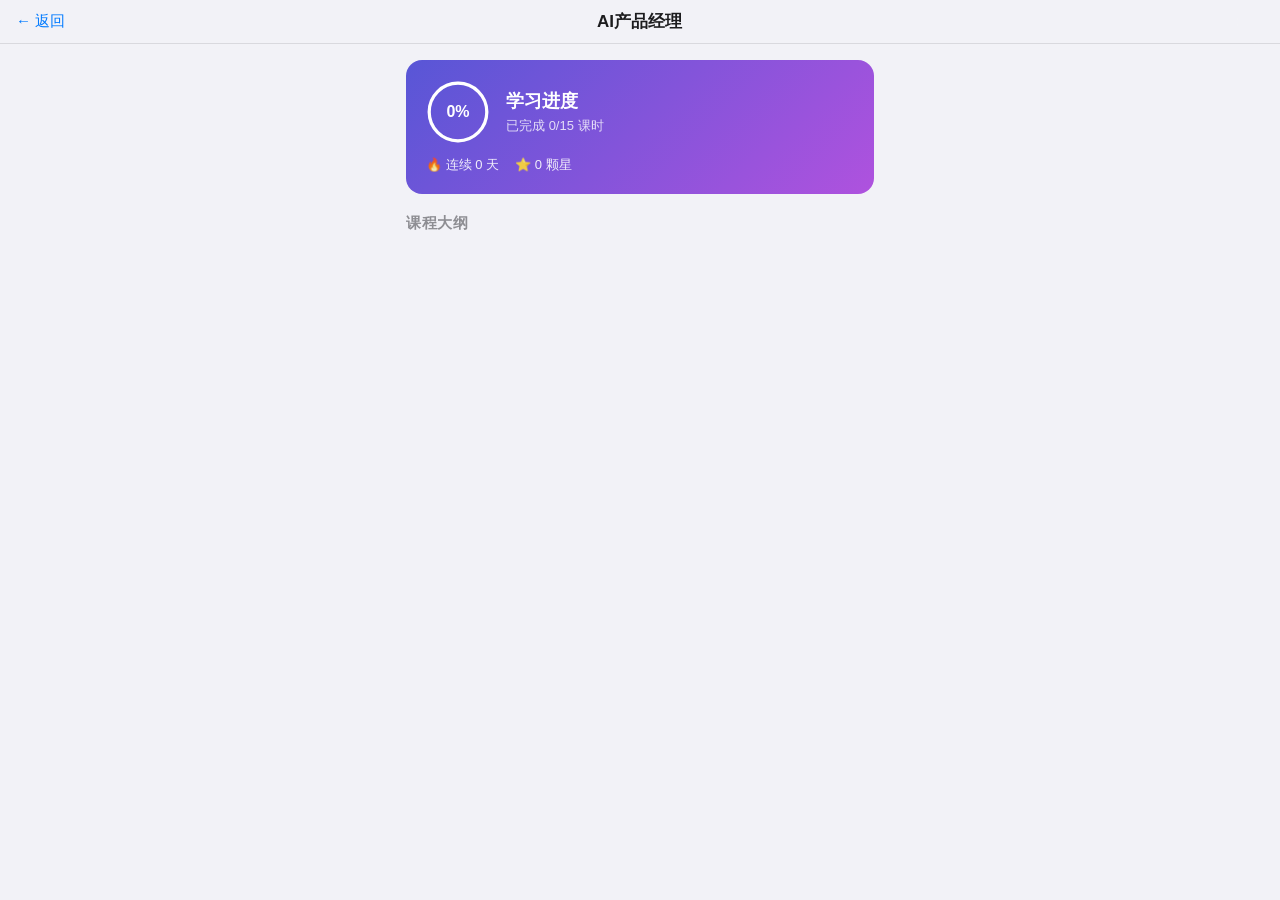
==== commit b06cb0cf: "feat: 精简AI产品学习页" ====
--- a/learn.html
+++ b/learn.html
@@ -4,152 +4,244 @@
     <meta charset="UTF-8">
     <meta name="viewport" content="width=device-width, initial-scale=1.0, maximum-scale=1.0, user-scalable=no">
     <title>AI产品经理学习</title>
-    <link rel="stylesheet" href="style.css">
-    <link rel="stylesheet" href="alert-style.css">
-    <link rel="preconnect" href="https://fonts.googleapis.com">
-    <link href="https://fonts.googleapis.com/css2?family=Noto+Sans+SC:wght@300;400;500;600;700&display=swap" rel="stylesheet">
     <style>
-        /* 学习页样式 */
         * { margin: 0; padding: 0; box-sizing: border-box; }
         body { font-family: -apple-system, BlinkMacSystemFont, "SF Pro Display", "Noto Sans SC", sans-serif; background: #f2f2f7; color: #1c1c1e; }
         
         .nav { position: fixed; top: 0; left: 0; right: 0; height: 44px; background: rgba(242,242,247,0.92); backdrop-filter: saturate(180%) blur(20px); border-bottom: 0.5px solid rgba(0,0,0,0.1); display: flex; justify-content: space-between; align-items: center; padding: 0 16px; z-index: 100; }
-        .nav-back { font-size: 15px; color: #007AFF; text-decoration: none; font-weight: 500; }
+        .nav-back { font-size: 15px; color: #007AFF; text-decoration: none; }
         .nav-title { font-size: 17px; font-weight: 600; }
-        .nav-right { width: 50px; }
+        .nav-spacer { width: 50px; }
         
         .main { padding: 60px 16px 24px; max-width: 500px; margin: 0 auto; }
         
-        /* 进度卡片 */
-        .progress-card { background: linear-gradient(135deg, #5856d6, #af52de); border-radius: 16px; padding: 24px; color: white; margin-bottom: 20px; }
-        .progress-top { display: flex; align-items: center; gap: 16px; margin-bottom: 16px; }
-        .progress-ring { width: 72px; height: 72px; position: relative; }
-        .progress-ring svg { transform: rotate(-90deg); width: 100%; height: 100%; }
-        .progress-ring circle { fill: none; stroke-width: 6; stroke-linecap: round; }
-        .ring-bg { stroke: rgba(255,255,255,0.2); }
-        .ring-fill { stroke: white; transition: stroke-dashoffset 0.5s; }
-        .ring-text { position: absolute; top: 50%; left: 50%; transform: translate(-50%, -50%); font-size: 18px; font-weight: 700; }
-        .progress-info h3 { font-size: 18px; font-weight: 600; margin-bottom: 4px; }
+        /* 进度概览 */
+        .progress-banner { background: linear-gradient(135deg, #5856d6, #af52de); border-radius: 16px; padding: 20px; color: white; margin-bottom: 20px; }
+        .progress-row { display: flex; align-items: center; gap: 16px; }
+        .progress-circle { width: 64px; height: 64px; position: relative; }
+        .progress-circle svg { transform: rotate(-90deg); width: 100%; height: 100%; }
+        .progress-circle circle { fill: none; stroke-width: 5; stroke-linecap: round; }
+        .pbg { stroke: rgba(255,255,255,0.2); }
+        .pfill { stroke: white; transition: stroke-dashoffset 0.5s; }
+        .ptext { position: absolute; top: 50%; left: 50%; transform: translate(-50%, -50%); font-size: 16px; font-weight: 700; }
+        .progress-info h2 { font-size: 18px; font-weight: 600; margin-bottom: 4px; }
         .progress-info p { font-size: 13px; opacity: 0.8; }
-        .progress-stats { display: flex; gap: 20px; font-size: 13px; opacity: 0.9; }
-        
-        /* 课程列表 */
-        .course-list { display: flex; flex-direction: column; gap: 12px; }
-        
-        .course-section { background: white; border-radius: 12px; overflow: hidden; box-shadow: 0 1px 3px rgba(0,0,0,0.06); }
-        
-        .section-header { display: flex; align-items: center; gap: 12px; padding: 16px; cursor: pointer; transition: background 0.2s; }
-        .section-header:active { background: #f8f8f8; }
-        
-        .section-icon { width: 44px; height: 44px; border-radius: 10px; display: flex; align-items: center; justify-content: center; font-size: 22px; }
-        .icon-purple { background: linear-gradient(135deg, #5856d6, #af52de); }
-        .icon-blue { background: linear-gradient(135deg, #007AFF, #5856d6); }
-        .icon-green { background: linear-gradient(135deg, #34c759, #30b350); }
-        .icon-orange { background: linear-gradient(135deg, #ff9500, #ff6b00); }
-        .icon-red { background: linear-gradient(135deg, #ff3b30, #ff6b6b); }
-        
-        .section-info { flex: 1; }
-        .section-title { font-size: 16px; font-weight: 600; margin-bottom: 2px; }
-        .section-subtitle { font-size: 12px; color: #8e8e93; }
-        
-        .section-meta { display: flex; align-items: center; gap: 8px; }
-        .section-progress { font-size: 12px; color: #8e8e93; }
-        .section-arrow { font-size: 16px; color: #c7c7cc; transition: transform 0.2s; }
-        
-        /* 展开的课程内容 */
-        .course-content { display: none; padding: 0 16px 16px; }
-        .course-content.expanded { display: block; }
-        
-        .course-item { display: flex; align-items: center; gap: 12px; padding: 12px; background: #f8f8f8; border-radius: 10px; margin-bottom: 8px; cursor: pointer; transition: all 0.2s; }
-        .course-item:active { transform: scale(0.98); background: #f0f0f0; }
-        .course-item.completed { background: #e8f5e9; }
-        
-        .item-check { width: 24px; height: 24px; border-radius: 50%; border: 2px solid #d1d1d6; display: flex; align-items: center; justify-content: center; font-size: 12px; flex-shrink: 0; }
-        .item-check.done { background: #34c759; border-color: #34c759; color: white; }
-        
-        .item-info { flex: 1; }
-        .item-title { font-size: 14px; font-weight: 500; }
-        .item-duration { font-size: 11px; color: #8e8e93; margin-top: 2px; }
-        
-        .item-arrow { color: #c7c7cc; font-size: 14px; }
+        .progress-stats { display: flex; gap: 16px; margin-top: 12px; font-size: 13px; opacity: 0.9; }
+        
+        /* 课程大纲 */
+        .outline-title { font-size: 15px; font-weight: 600; color: #8e8e93; margin-bottom: 12px; text-transform: uppercase; letter-spacing: 0.5px; }
+        
+        .course-list { display: flex; flex-direction: column; gap: 10px; }
+        
+        .course-card { background: white; border-radius: 12px; overflow: hidden; box-shadow: 0 1px 2px rgba(0,0,0,0.04); }
+        
+        .card-header { display: flex; align-items: center; gap: 12px; padding: 14px; cursor: pointer; }
+        .card-header:active { background: #f8f8f8; }
+        
+        .card-icon { width: 40px; height: 40px; border-radius: 10px; display: flex; align-items: center; justify-content: center; font-size: 20px; flex-shrink: 0; }
+        .bg-purple { background: linear-gradient(135deg, #5856d6, #af52de); }
+        .bg-blue { background: linear-gradient(135deg, #007AFF, #5856d6); }
+        .bg-green { background: linear-gradient(135deg, #34c759, #30b350); }
+        .bg-orange { background: linear-gradient(135deg, #ff9500, #ff6b00); }
+        .bg-red { background: linear-gradient(135deg, #ff3b30, #ff6b6b); }
+        
+        .card-info { flex: 1; }
+        .card-title { font-size: 15px; font-weight: 600; }
+        .card-sub { font-size: 12px; color: #8e8e93; margin-top: 2px; }
+        
+        .card-right { display: flex; align-items: center; gap: 8px; }
+        .card-progress { font-size: 12px; color: #8e8e93; }
+        .card-arrow { font-size: 14px; color: #c7c7cc; transition: transform 0.2s; }
+        .card-arrow.open { transform: rotate(90deg); }
+        
+        /* 课时列表 */
+        .lessons { display: none; padding: 0 14px 14px; }
+        .lessons.show { display: block; }
+        
+        .lesson-item { display: flex; align-items: center; gap: 10px; padding: 12px; background: #f8f8f8; border-radius: 10px; margin-bottom: 6px; cursor: pointer; }
+        .lesson-item:active { background: #f0f0f0; }
+        .lesson-item.done { background: #e8f5e9; }
+        
+        .lesson-check { width: 22px; height: 22px; border-radius: 50%; border: 2px solid #d1d1d6; display: flex; align-items: center; justify-content: center; font-size: 11px; flex-shrink: 0; }
+        .lesson-check.ok { background: #34c759; border-color: #34c759; color: white; }
+        
+        .lesson-info { flex: 1; }
+        .lesson-title { font-size: 14px; font-weight: 500; }
+        .lesson-time { font-size: 11px; color: #8e8e93; }
         
         /* 弹窗 */
         .modal { position: fixed; top: 0; left: 0; right: 0; bottom: 0; background: rgba(0,0,0,0.4); display: flex; align-items: flex-end; z-index: 200; }
         .modal.hidden { display: none; }
-        .modal-sheet { background: #f2f2f7; width: 100%; max-height: 95vh; border-radius: 16px 16px 0 0; display: flex; flex-direction: column; animation: slideUp 0.3s ease; }
+        .modal-sheet { background: #f2f2f7; width: 100%; max-height: 95vh; border-radius: 16px 16px 0 0; display: flex; flex-direction: column; animation: slideUp 0.25s ease; }
         @keyframes slideUp { from { transform: translateY(100%); } to { transform: translateY(0); } }
         
-        .modal-header { display: flex; align-items: center; justify-content: space-between; padding: 12px 16px; background: rgba(242,242,247,0.92); backdrop-filter: blur(20px); border-bottom: 0.5px solid rgba(0,0,0,0.1); flex-shrink: 0; }
-        .modal-header h2 { font-size: 17px; font-weight: 600; flex: 1; text-align: center; }
-        .modal-close { width: 30px; height: 30px; border-radius: 50%; background: rgba(118,118,128,0.12); border: none; font-size: 14px; cursor: pointer; display: flex; align-items: center; justify-content: center; }
+        .modal-top { display: flex; align-items: center; justify-content: space-between; padding: 12px 16px; background: rgba(242,242,247,0.95); backdrop-filter: blur(20px); border-bottom: 0.5px solid rgba(0,0,0,0.1); flex-shrink: 0; position: sticky; top: 0; z-index: 1; }
+        .modal-top h2 { font-size: 17px; font-weight: 600; flex: 1; text-align: center; }
+        .modal-x { width: 30px; height: 30px; border-radius: 50%; background: rgba(118,118,128,0.12); border: none; font-size: 14px; cursor: pointer; }
         .modal-spacer { width: 30px; }
         
-        .modal-body { flex: 1; overflow-y: auto; -webkit-overflow-scrolling: touch; padding: 16px; }
-        
-        /* 课程内容样式 */
-        .lesson-block { background: white; border-radius: 12px; padding: 16px; margin-bottom: 12px; }
-        .lesson-block h4 { font-size: 15px; font-weight: 600; margin-bottom: 10px; }
-        .lesson-block p { font-size: 14px; line-height: 1.7; margin-bottom: 8px; color: #3a3a3c; }
-        .lesson-block ul { padding-left: 18px; margin: 8px 0; }
-        .lesson-block li { font-size: 14px; line-height: 1.7; color: #3a3a3c; margin-bottom: 4px; }
-        
-        .key-point { background: #fff3cd; border-radius: 8px; padding: 12px; margin-top: 10px; font-size: 13px; line-height: 1.6; color: #664d03; }
-        
-        .qa-item { background: white; border-radius: 10px; padding: 14px; margin-bottom: 8px; }
+        .modal-scroll { flex: 1; overflow-y: auto; -webkit-overflow-scrolling: touch; padding: 16px; }
+        
+        /* 内容样式 */
+        .block { background: white; border-radius: 12px; padding: 16px; margin-bottom: 10px; }
+        .block h4 { font-size: 15px; font-weight: 600; margin-bottom: 8px; }
+        .block p { font-size: 14px; line-height: 1.7; margin-bottom: 6px; color: #3a3a3c; }
+        .block ul { padding-left: 16px; margin: 8px 0; }
+        .block li { font-size: 14px; line-height: 1.7; color: #3a3a3c; }
+        
+        .tip { background: #fff3cd; border-radius: 8px; padding: 12px; margin-top: 8px; font-size: 13px; line-height: 1.6; color: #664d03; }
+        
+        .qa { background: white; border-radius: 10px; padding: 14px; margin-bottom: 8px; }
         .qa-q { font-size: 14px; font-weight: 600; color: #007AFF; margin-bottom: 6px; }
         .qa-a { font-size: 13px; line-height: 1.6; color: #3a3a3c; }
         
-        .checkin-btn { width: 100%; padding: 14px; background: #007AFF; color: white; border: none; border-radius: 12px; font-size: 16px; font-weight: 600; cursor: pointer; margin-top: 12px; }
-        .checkin-btn:active { transform: scale(0.98); }
-        .checkin-btn.done { background: #34c759; }
+        .done-btn { width: 100%; padding: 14px; background: #007AFF; color: white; border: none; border-radius: 12px; font-size: 16px; font-weight: 600; cursor: pointer; margin-top: 12px; }
+        .done-btn:active { transform: scale(0.98); }
+        .done-btn.completed { background: #34c759; }
     </style>
 </head>
 <body>
     <nav class="nav">
         <a href="index.html" class="nav-back">← 返回</a>
-        <span class="nav-title">AI产品经理学习</span>
-        <div class="nav-right"></div>
+        <span class="nav-title">AI产品经理</span>
+        <div class="nav-spacer"></div>
     </nav>
     
     <main class="main">
-        <!-- 进度卡片 -->
-        <div class="progress-card">
-            <div class="progress-top">
-                <div class="progress-ring">
+        <div class="progress-banner">
+            <div class="progress-row">
+                <div class="progress-circle">
                     <svg viewBox="0 0 100 100">
-                        <circle class="ring-bg" cx="50" cy="50" r="45"/>
-                        <circle class="ring-fill" cx="50" cy="50" r="45" id="progressRing"/>
+                        <circle class="pbg" cx="50" cy="50" r="45"/>
+                        <circle class="pfill" cx="50" cy="50" r="45" id="ring"/>
                     </svg>
-                    <div class="ring-text"><span id="progressPercent">0</span>%</div>
+                    <div class="ptext"><span id="pct">0</span>%</div>
                 </div>
                 <div class="progress-info">
-                    <h3>学习进度</h3>
-                    <p>已完成 <span id="completedCount">0</span>/20 课时</p>
+                    <h2>学习进度</h2>
+                    <p>已完成 <span id="done">0</span>/15 课时</p>
                 </div>
             </div>
             <div class="progress-stats">
-                <span>🔥 连续 <span id="streakCount">0</span> 天</span>
-                <span>⭐ <span id="totalStars">0</span> 颗星</span>
+                <span>🔥 连续 <span id="streak">0</span> 天</span>
+                <span>⭐ <span id="stars">0</span> 颗星</span>
             </div>
         </div>
         
-        <!-- 课程列表 -->
-        <div class="course-list" id="courseList"></div>
+        <div class="outline-title">课程大纲</div>
+        <div class="course-list" id="list"></div>
     </main>
     
-    <!-- 课程详情弹窗 -->
-    <div class="modal hidden" id="courseModal">
+    <div class="modal hidden" id="modal">
         <div class="modal-sheet">
-            <div class="modal-header">
+            <div class="modal-top">
                 <div class="modal-spacer"></div>
-                <h2 id="modalTitle">课程详情</h2>
-                <button class="modal-close" id="modalClose">✕</button>
+                <h2 id="mtitle">详情</h2>
+                <button class="modal-x" id="mx">✕</button>
             </div>
-            <div class="modal-body" id="modalBody"></div>
+            <div class="modal-scroll" id="mbody"></div>
         </div>
     </div>
     
     <script src="course-data.js"></script>
-    <script src="course-app.js"></script>
+    <script>
+        let prog = JSON.parse(localStorage.getItem('prog') || '{}');
+        let openSec = null;
+        
+        document.addEventListener('DOMContentLoaded', () => {
+            render();
+            updateStats();
+            document.getElementById('mx').onclick = () => document.getElementById('modal').classList.add('hidden');
+            document.getElementById('modal').onclick = e => { if (e.target.id === 'modal') document.getElementById('modal').classList.add('hidden'); };
+        });
+        
+        function render() {
+            const el = document.getElementById('list');
+            el.innerHTML = COURSES.map(s => {
+                const done = s.lessons.filter(l => prog[l.id]).length;
+                const open = openSec === s.id;
+                return `
+                    <div class="course-card">
+                        <div class="card-header" onclick="toggle('${s.id}')">
+                            <div class="card-icon ${s.bg}">${s.icon}</div>
+                            <div class="card-info">
+                                <div class="card-title">${s.title}</div>
+                                <div class="card-sub">${s.sub}</div>
+                            </div>
+                            <div class="card-right">
+                                <span class="card-progress">${done}/${s.lessons.length}</span>
+                                <span class="card-arrow ${open ? 'open' : ''}">›</span>
+                            </div>
+                        </div>
+                        <div class="lessons ${open ? 'show' : ''}">
+                            ${s.lessons.map(l => `
+                                <div class="lesson-item ${prog[l.id] ? 'done' : ''}" onclick="openLesson('${s.id}','${l.id}')">
+                                    <div class="lesson-check ${prog[l.id] ? 'ok' : ''}">${prog[l.id] ? '✓' : ''}</div>
+                                    <div class="lesson-info">
+                                        <div class="lesson-title">${l.title}</div>
+                                        <div class="lesson-time">${l.time}</div>
+                                    </div>
+                                </div>
+                            `).join('')}
+                        </div>
+                    </div>`;
+            }).join('');
+        }
+        
+        function toggle(id) { openSec = openSec === id ? null : id; render(); }
+        
+        function openLesson(sid, lid) {
+            const s = COURSES.find(x => x.id === sid);
+            const l = s?.lessons.find(x => x.id === lid);
+            if (!l) return;
+            document.getElementById('mtitle').textContent = l.title;
+            document.getElementById('mbody').innerHTML = l.content + `
+                <button class="done-btn ${prog[lid] ? 'completed' : ''}" onclick="done('${lid}')">${prog[lid] ? '✓ 已完成' : '✓ 完成'}</button>`;
+            document.getElementById('modal').classList.remove('hidden');
+        }
+        
+        function done(id) {
+            if (!prog[id]) {
+                prog[id] = true;
+                localStorage.setItem('prog', JSON.stringify(prog));
+                document.querySelector('.done-btn').classList.add('completed');
+                document.querySelector('.done-btn').textContent = '✓ 已完成';
+                updateStats();
+                render();
+                toast('打卡成功 +1⭐');
+            }
+        }
+        
+        function updateStats() {
+            const all = COURSES.flatMap(s => s.lessons);
+            const d = all.filter(l => prog[l.id]).length;
+            const p = Math.round(d / all.length * 100);
+            document.getElementById('pct').textContent = p;
+            document.getElementById('done').textContent = d;
+            document.getElementById('stars').textContent = d;
+            const r = document.getElementById('ring');
+            r.style.strokeDashoffset = 283 - (p / 100) * 283;
+            
+            let streak = 0;
+            const today = new Date().toDateString();
+            const last = localStorage.getItem('lastDay');
+            if (last !== today && d > 0) {
+                streak = parseInt(localStorage.getItem('streak') || '0') + 1;
+                localStorage.setItem('lastDay', today);
+                localStorage.setItem('streak', streak);
+            } else {
+                streak = parseInt(localStorage.getItem('streak') || '0');
+            }
+            document.getElementById('streak').textContent = streak;
+        }
+        
+        function toast(msg) {
+            const t = document.createElement('div');
+            t.style.cssText = 'position:fixed;top:60px;left:50%;transform:translateX(-50%);background:#34c759;color:white;padding:10px 20px;border-radius:8px;font-size:14px;font-weight:500;z-index:300';
+            t.textContent = msg;
+            document.body.appendChild(t);
+            setTimeout(() => t.remove(), 2000);
+        }
+    </script>
 </body>
 </html>
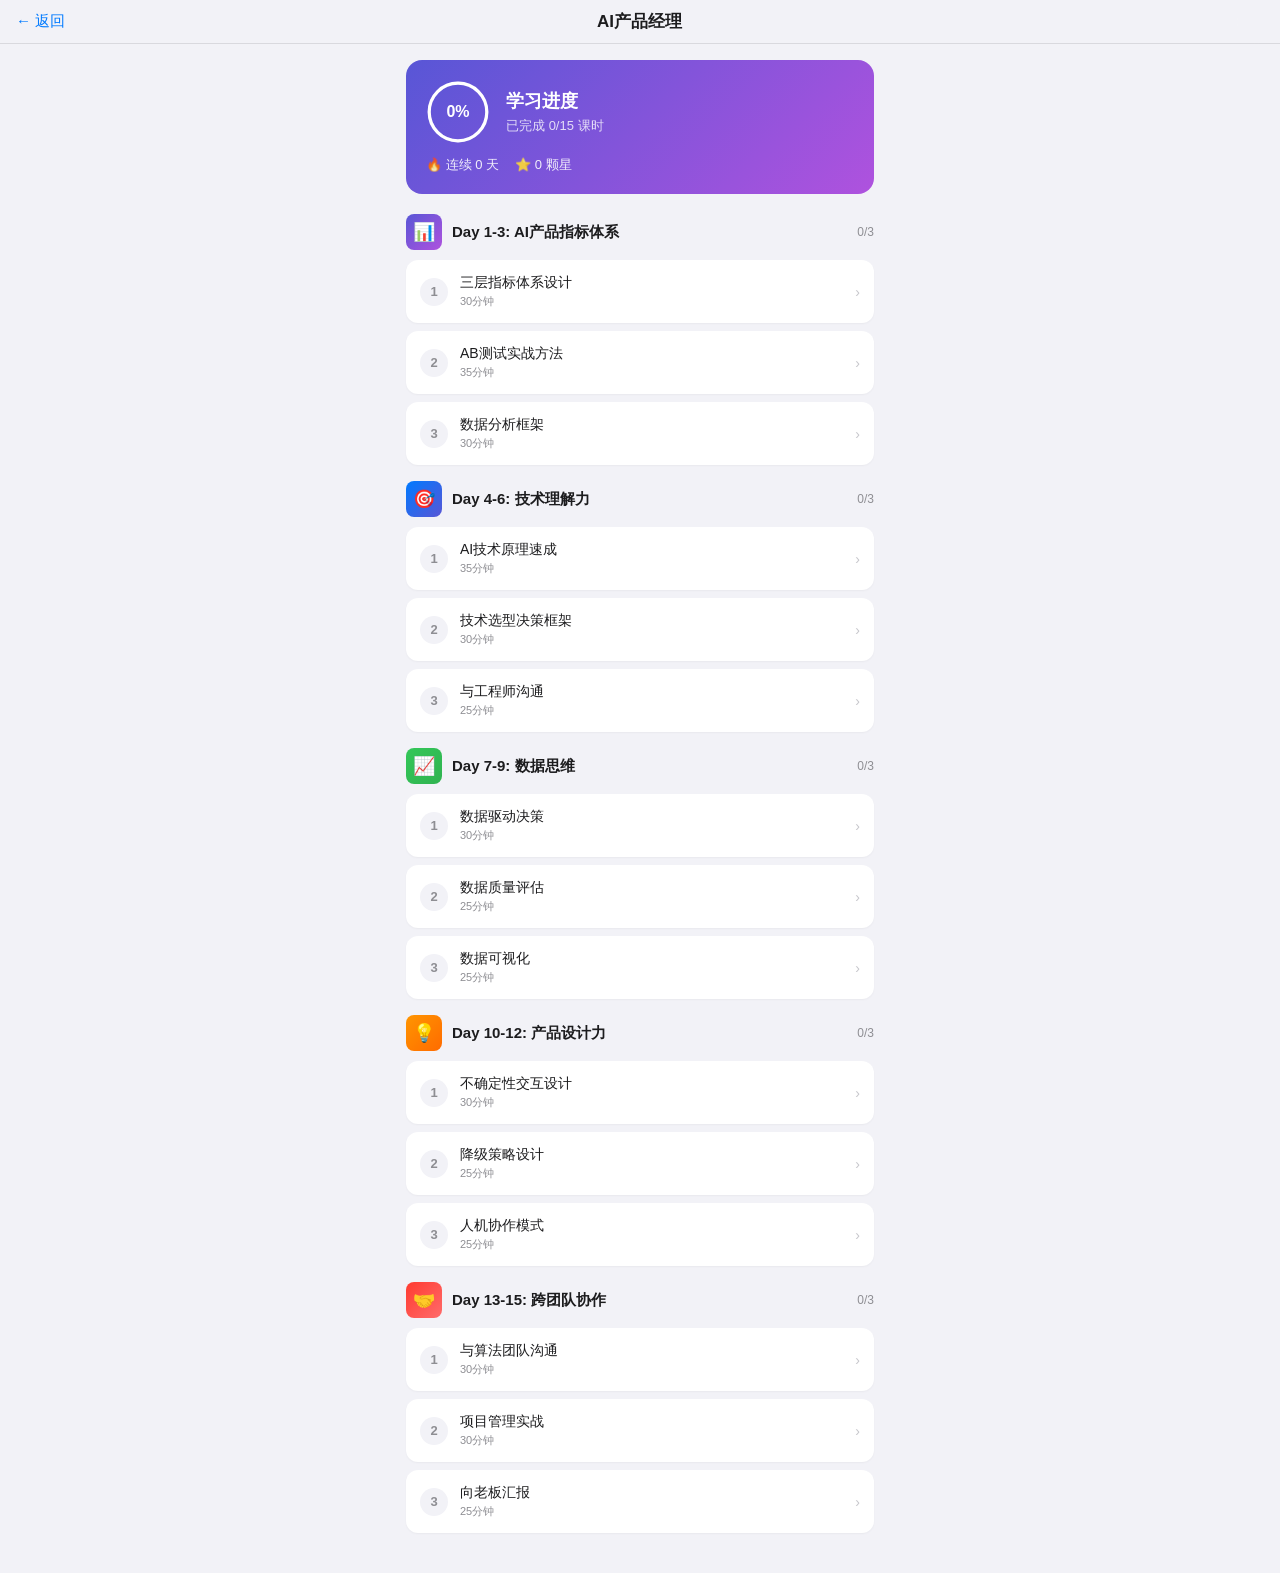
==== commit fbb829cd: "feat: 优化用户流程 - 2次点击完成" ====
--- a/learn.html
+++ b/learn.html
@@ -15,7 +15,6 @@
         
         .main { padding: 60px 16px 24px; max-width: 500px; margin: 0 auto; }
         
-        /* 进度概览 */
         .progress-banner { background: linear-gradient(135deg, #5856d6, #af52de); border-radius: 16px; padding: 20px; color: white; margin-bottom: 20px; }
         .progress-row { display: flex; align-items: center; gap: 16px; }
         .progress-circle { width: 64px; height: 64px; position: relative; }
@@ -28,48 +27,34 @@
         .progress-info p { font-size: 13px; opacity: 0.8; }
         .progress-stats { display: flex; gap: 16px; margin-top: 12px; font-size: 13px; opacity: 0.9; }
         
-        /* 课程大纲 */
-        .outline-title { font-size: 15px; font-weight: 600; color: #8e8e93; margin-bottom: 12px; text-transform: uppercase; letter-spacing: 0.5px; }
-        
-        .course-list { display: flex; flex-direction: column; gap: 10px; }
-        
-        .course-card { background: white; border-radius: 12px; overflow: hidden; box-shadow: 0 1px 2px rgba(0,0,0,0.04); }
-        
-        .card-header { display: flex; align-items: center; gap: 12px; padding: 14px; cursor: pointer; }
-        .card-header:active { background: #f8f8f8; }
-        
-        .card-icon { width: 40px; height: 40px; border-radius: 10px; display: flex; align-items: center; justify-content: center; font-size: 20px; flex-shrink: 0; }
+        .section-label { font-size: 13px; font-weight: 600; color: #8e8e93; margin: 20px 0 12px; text-transform: uppercase; letter-spacing: 0.5px; }
+        
+        .course-section { margin-bottom: 16px; }
+        .section-header { display: flex; align-items: center; gap: 10px; margin-bottom: 10px; }
+        .section-icon { width: 36px; height: 36px; border-radius: 8px; display: flex; align-items: center; justify-content: center; font-size: 18px; }
         .bg-purple { background: linear-gradient(135deg, #5856d6, #af52de); }
         .bg-blue { background: linear-gradient(135deg, #007AFF, #5856d6); }
         .bg-green { background: linear-gradient(135deg, #34c759, #30b350); }
         .bg-orange { background: linear-gradient(135deg, #ff9500, #ff6b00); }
         .bg-red { background: linear-gradient(135deg, #ff3b30, #ff6b6b); }
-        
-        .card-info { flex: 1; }
-        .card-title { font-size: 15px; font-weight: 600; }
-        .card-sub { font-size: 12px; color: #8e8e93; margin-top: 2px; }
-        
-        .card-right { display: flex; align-items: center; gap: 8px; }
-        .card-progress { font-size: 12px; color: #8e8e93; }
-        .card-arrow { font-size: 14px; color: #c7c7cc; transition: transform 0.2s; }
-        .card-arrow.open { transform: rotate(90deg); }
-        
-        /* 课时列表 */
-        .lessons { display: none; padding: 0 14px 14px; }
-        .lessons.show { display: block; }
-        
-        .lesson-item { display: flex; align-items: center; gap: 10px; padding: 12px; background: #f8f8f8; border-radius: 10px; margin-bottom: 6px; cursor: pointer; }
-        .lesson-item:active { background: #f0f0f0; }
-        .lesson-item.done { background: #e8f5e9; }
-        
-        .lesson-check { width: 22px; height: 22px; border-radius: 50%; border: 2px solid #d1d1d6; display: flex; align-items: center; justify-content: center; font-size: 11px; flex-shrink: 0; }
-        .lesson-check.ok { background: #34c759; border-color: #34c759; color: white; }
+        .section-title { font-size: 15px; font-weight: 600; }
+        .section-progress { font-size: 12px; color: #8e8e93; margin-left: auto; }
+        
+        .lessons-list { display: flex; flex-direction: column; gap: 8px; }
+        
+        .lesson-card { display: flex; align-items: center; gap: 12px; background: white; border-radius: 12px; padding: 14px; box-shadow: 0 1px 2px rgba(0,0,0,0.04); cursor: pointer; transition: all 0.15s; }
+        .lesson-card:active { transform: scale(0.98); }
+        .lesson-card.done { background: #e8f5e9; }
+        
+        .lesson-num { width: 28px; height: 28px; border-radius: 50%; background: #f2f2f7; display: flex; align-items: center; justify-content: center; font-size: 13px; font-weight: 600; color: #8e8e93; flex-shrink: 0; }
+        .lesson-card.done .lesson-num { background: #34c759; color: white; }
         
         .lesson-info { flex: 1; }
         .lesson-title { font-size: 14px; font-weight: 500; }
-        .lesson-time { font-size: 11px; color: #8e8e93; }
-        
-        /* 弹窗 */
+        .lesson-meta { font-size: 11px; color: #8e8e93; margin-top: 2px; }
+        
+        .lesson-arrow { color: #c7c7cc; font-size: 14px; }
+        
         .modal { position: fixed; top: 0; left: 0; right: 0; bottom: 0; background: rgba(0,0,0,0.4); display: flex; align-items: flex-end; z-index: 200; }
         .modal.hidden { display: none; }
         .modal-sheet { background: #f2f2f7; width: 100%; max-height: 95vh; border-radius: 16px 16px 0 0; display: flex; flex-direction: column; animation: slideUp 0.25s ease; }
@@ -82,7 +67,6 @@
         
         .modal-scroll { flex: 1; overflow-y: auto; -webkit-overflow-scrolling: touch; padding: 16px; }
         
-        /* 内容样式 */
         .block { background: white; border-radius: 12px; padding: 16px; margin-bottom: 10px; }
         .block h4 { font-size: 15px; font-weight: 600; margin-bottom: 8px; }
         .block p { font-size: 14px; line-height: 1.7; margin-bottom: 6px; color: #3a3a3c; }
@@ -90,10 +74,6 @@
         .block li { font-size: 14px; line-height: 1.7; color: #3a3a3c; }
         
         .tip { background: #fff3cd; border-radius: 8px; padding: 12px; margin-top: 8px; font-size: 13px; line-height: 1.6; color: #664d03; }
-        
-        .qa { background: white; border-radius: 10px; padding: 14px; margin-bottom: 8px; }
-        .qa-q { font-size: 14px; font-weight: 600; color: #007AFF; margin-bottom: 6px; }
-        .qa-a { font-size: 13px; line-height: 1.6; color: #3a3a3c; }
         
         .done-btn { width: 100%; padding: 14px; background: #007AFF; color: white; border: none; border-radius: 12px; font-size: 16px; font-weight: 600; cursor: pointer; margin-top: 12px; }
         .done-btn:active { transform: scale(0.98); }
@@ -128,8 +108,7 @@
             </div>
         </div>
         
-        <div class="outline-title">课程大纲</div>
-        <div class="course-list" id="list"></div>
+        <div id="courses"></div>
     </main>
     
     <div class="modal hidden" id="modal">
@@ -146,7 +125,6 @@
     <script src="course-data.js"></script>
     <script>
         let prog = JSON.parse(localStorage.getItem('prog') || '{}');
-        let openSec = null;
         
         document.addEventListener('DOMContentLoaded', () => {
             render();
@@ -156,39 +134,31 @@
         });
         
         function render() {
-            const el = document.getElementById('list');
+            const el = document.getElementById('courses');
             el.innerHTML = COURSES.map(s => {
                 const done = s.lessons.filter(l => prog[l.id]).length;
-                const open = openSec === s.id;
                 return `
-                    <div class="course-card">
-                        <div class="card-header" onclick="toggle('${s.id}')">
-                            <div class="card-icon ${s.bg}">${s.icon}</div>
-                            <div class="card-info">
-                                <div class="card-title">${s.title}</div>
-                                <div class="card-sub">${s.sub}</div>
-                            </div>
-                            <div class="card-right">
-                                <span class="card-progress">${done}/${s.lessons.length}</span>
-                                <span class="card-arrow ${open ? 'open' : ''}">›</span>
-                            </div>
+                    <div class="course-section">
+                        <div class="section-header">
+                            <div class="section-icon ${s.bg}">${s.icon}</div>
+                            <div class="section-title">${s.title}</div>
+                            <div class="section-progress">${done}/${s.lessons.length}</div>
                         </div>
-                        <div class="lessons ${open ? 'show' : ''}">
-                            ${s.lessons.map(l => `
-                                <div class="lesson-item ${prog[l.id] ? 'done' : ''}" onclick="openLesson('${s.id}','${l.id}')">
-                                    <div class="lesson-check ${prog[l.id] ? 'ok' : ''}">${prog[l.id] ? '✓' : ''}</div>
+                        <div class="lessons-list">
+                            ${s.lessons.map((l, i) => `
+                                <div class="lesson-card ${prog[l.id] ? 'done' : ''}" onclick="openLesson('${s.id}','${l.id}')">
+                                    <div class="lesson-num">${prog[l.id] ? '✓' : i + 1}</div>
                                     <div class="lesson-info">
                                         <div class="lesson-title">${l.title}</div>
-                                        <div class="lesson-time">${l.time}</div>
+                                        <div class="lesson-meta">${l.time}</div>
                                     </div>
+                                    <span class="lesson-arrow">›</span>
                                 </div>
                             `).join('')}
                         </div>
                     </div>`;
             }).join('');
         }
-        
-        function toggle(id) { openSec = openSec === id ? null : id; render(); }
         
         function openLesson(sid, lid) {
             const s = COURSES.find(x => x.id === sid);
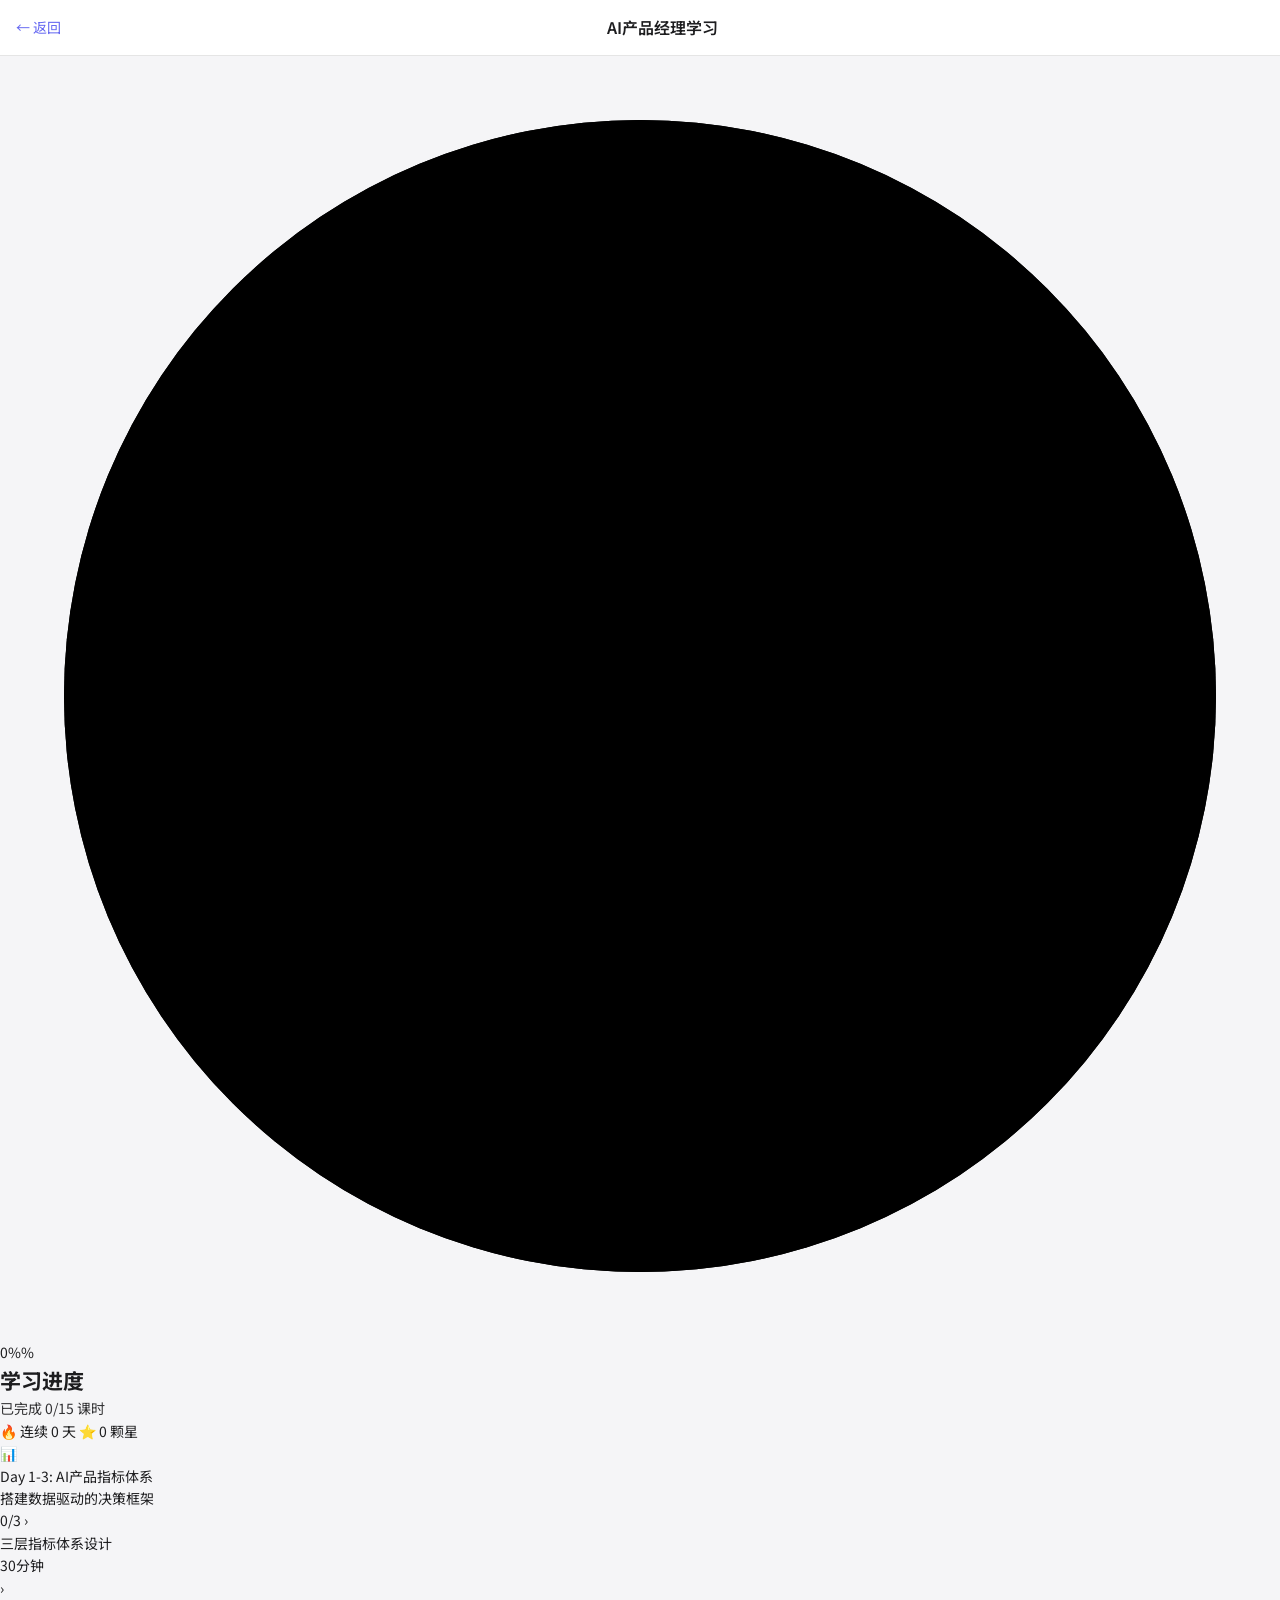
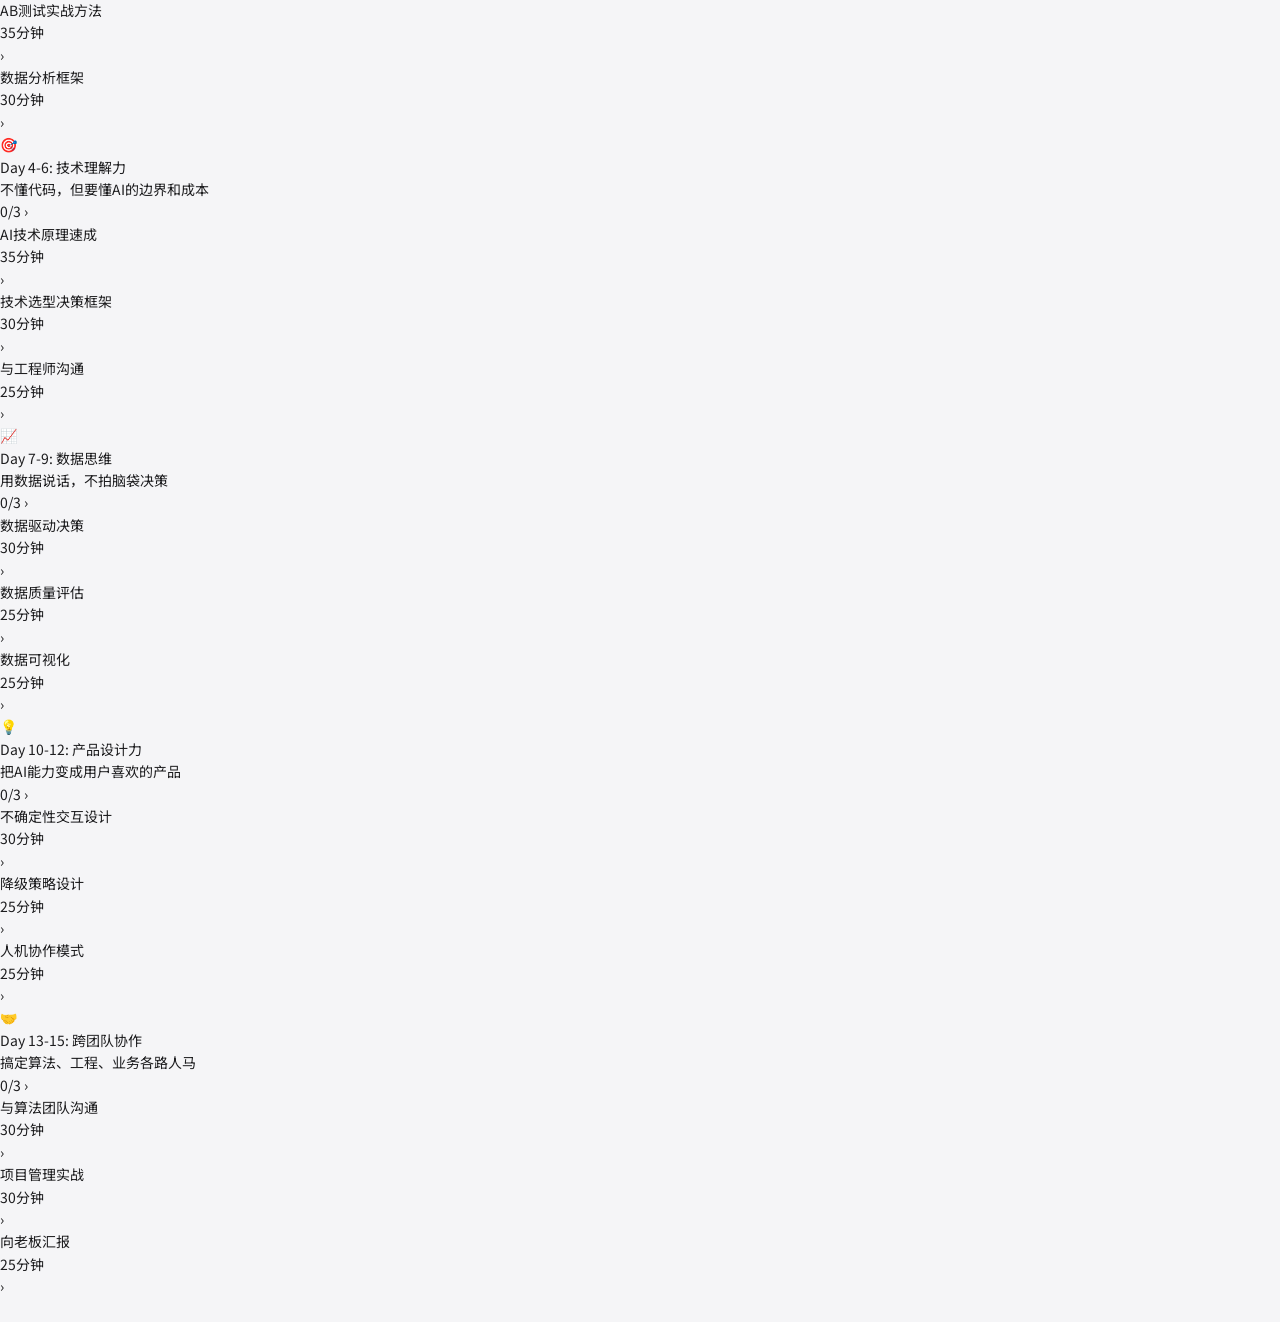
==== commit c46aac1f: "feat: learn.html 共享 course-data.js/course-app.js，统一学习进度 - learn.html 改为引用 course-data.js + course-ap" ====
--- a/learn.html
+++ b/learn.html
@@ -4,86 +4,14 @@
     <meta charset="UTF-8">
     <meta name="viewport" content="width=device-width, initial-scale=1.0, maximum-scale=1.0, user-scalable=no">
     <title>AI产品经理学习</title>
-    <style>
-        * { margin: 0; padding: 0; box-sizing: border-box; }
-        body { font-family: -apple-system, BlinkMacSystemFont, "SF Pro Display", "Noto Sans SC", sans-serif; background: #f2f2f7; color: #1c1c1e; }
-        
-        .nav { position: fixed; top: 0; left: 0; right: 0; height: 44px; background: rgba(242,242,247,0.92); backdrop-filter: saturate(180%) blur(20px); border-bottom: 0.5px solid rgba(0,0,0,0.1); display: flex; justify-content: space-between; align-items: center; padding: 0 16px; z-index: 100; }
-        .nav-back { font-size: 15px; color: #007AFF; text-decoration: none; }
-        .nav-title { font-size: 17px; font-weight: 600; }
-        .nav-spacer { width: 50px; }
-        
-        .main { padding: 60px 16px 24px; max-width: 500px; margin: 0 auto; }
-        
-        .progress-banner { background: linear-gradient(135deg, #5856d6, #af52de); border-radius: 16px; padding: 20px; color: white; margin-bottom: 20px; }
-        .progress-row { display: flex; align-items: center; gap: 16px; }
-        .progress-circle { width: 64px; height: 64px; position: relative; }
-        .progress-circle svg { transform: rotate(-90deg); width: 100%; height: 100%; }
-        .progress-circle circle { fill: none; stroke-width: 5; stroke-linecap: round; }
-        .pbg { stroke: rgba(255,255,255,0.2); }
-        .pfill { stroke: white; transition: stroke-dashoffset 0.5s; }
-        .ptext { position: absolute; top: 50%; left: 50%; transform: translate(-50%, -50%); font-size: 16px; font-weight: 700; }
-        .progress-info h2 { font-size: 18px; font-weight: 600; margin-bottom: 4px; }
-        .progress-info p { font-size: 13px; opacity: 0.8; }
-        .progress-stats { display: flex; gap: 16px; margin-top: 12px; font-size: 13px; opacity: 0.9; }
-        
-        .section-label { font-size: 13px; font-weight: 600; color: #8e8e93; margin: 20px 0 12px; text-transform: uppercase; letter-spacing: 0.5px; }
-        
-        .course-section { margin-bottom: 16px; }
-        .section-header { display: flex; align-items: center; gap: 10px; margin-bottom: 10px; }
-        .section-icon { width: 36px; height: 36px; border-radius: 8px; display: flex; align-items: center; justify-content: center; font-size: 18px; }
-        .bg-purple { background: linear-gradient(135deg, #5856d6, #af52de); }
-        .bg-blue { background: linear-gradient(135deg, #007AFF, #5856d6); }
-        .bg-green { background: linear-gradient(135deg, #34c759, #30b350); }
-        .bg-orange { background: linear-gradient(135deg, #ff9500, #ff6b00); }
-        .bg-red { background: linear-gradient(135deg, #ff3b30, #ff6b6b); }
-        .section-title { font-size: 15px; font-weight: 600; }
-        .section-progress { font-size: 12px; color: #8e8e93; margin-left: auto; }
-        
-        .lessons-list { display: flex; flex-direction: column; gap: 8px; }
-        
-        .lesson-card { display: flex; align-items: center; gap: 12px; background: white; border-radius: 12px; padding: 14px; box-shadow: 0 1px 2px rgba(0,0,0,0.04); cursor: pointer; transition: all 0.15s; }
-        .lesson-card:active { transform: scale(0.98); }
-        .lesson-card.done { background: #e8f5e9; }
-        
-        .lesson-num { width: 28px; height: 28px; border-radius: 50%; background: #f2f2f7; display: flex; align-items: center; justify-content: center; font-size: 13px; font-weight: 600; color: #8e8e93; flex-shrink: 0; }
-        .lesson-card.done .lesson-num { background: #34c759; color: white; }
-        
-        .lesson-info { flex: 1; }
-        .lesson-title { font-size: 14px; font-weight: 500; }
-        .lesson-meta { font-size: 11px; color: #8e8e93; margin-top: 2px; }
-        
-        .lesson-arrow { color: #c7c7cc; font-size: 14px; }
-        
-        .modal { position: fixed; top: 0; left: 0; right: 0; bottom: 0; background: rgba(0,0,0,0.4); display: flex; align-items: flex-end; z-index: 200; }
-        .modal.hidden { display: none; }
-        .modal-sheet { background: #f2f2f7; width: 100%; max-height: 95vh; border-radius: 16px 16px 0 0; display: flex; flex-direction: column; animation: slideUp 0.25s ease; }
-        @keyframes slideUp { from { transform: translateY(100%); } to { transform: translateY(0); } }
-        
-        .modal-top { display: flex; align-items: center; justify-content: space-between; padding: 12px 16px; background: rgba(242,242,247,0.95); backdrop-filter: blur(20px); border-bottom: 0.5px solid rgba(0,0,0,0.1); flex-shrink: 0; position: sticky; top: 0; z-index: 1; }
-        .modal-top h2 { font-size: 17px; font-weight: 600; flex: 1; text-align: center; }
-        .modal-x { width: 30px; height: 30px; border-radius: 50%; background: rgba(118,118,128,0.12); border: none; font-size: 14px; cursor: pointer; }
-        .modal-spacer { width: 30px; }
-        
-        .modal-scroll { flex: 1; overflow-y: auto; -webkit-overflow-scrolling: touch; padding: 16px; }
-        
-        .block { background: white; border-radius: 12px; padding: 16px; margin-bottom: 10px; }
-        .block h4 { font-size: 15px; font-weight: 600; margin-bottom: 8px; }
-        .block p { font-size: 14px; line-height: 1.7; margin-bottom: 6px; color: #3a3a3c; }
-        .block ul { padding-left: 16px; margin: 8px 0; }
-        .block li { font-size: 14px; line-height: 1.7; color: #3a3a3c; }
-        
-        .tip { background: #fff3cd; border-radius: 8px; padding: 12px; margin-top: 8px; font-size: 13px; line-height: 1.6; color: #664d03; }
-        
-        .done-btn { width: 100%; padding: 14px; background: #007AFF; color: white; border: none; border-radius: 12px; font-size: 16px; font-weight: 600; cursor: pointer; margin-top: 12px; }
-        .done-btn:active { transform: scale(0.98); }
-        .done-btn.completed { background: #34c759; }
-    </style>
+    <link rel="preconnect" href="https://fonts.googleapis.com">
+    <link href="https://fonts.googleapis.com/css2?family=Noto+Sans+SC:wght@300;400;500;600;700&display=swap" rel="stylesheet">
+    <link rel="stylesheet" href="learn-style.css">
 </head>
 <body>
     <nav class="nav">
         <a href="index.html" class="nav-back">← 返回</a>
-        <span class="nav-title">AI产品经理</span>
+        <span class="nav-title">AI产品经理学习</span>
         <div class="nav-spacer"></div>
     </nav>
     
@@ -93,125 +21,36 @@
                 <div class="progress-circle">
                     <svg viewBox="0 0 100 100">
                         <circle class="pbg" cx="50" cy="50" r="45"/>
-                        <circle class="pfill" cx="50" cy="50" r="45" id="ring"/>
+                        <circle class="pfill" id="progressRing" cx="50" cy="50" r="45" style="stroke-dasharray:283;stroke-dashoffset:283"/>
                     </svg>
-                    <div class="ptext"><span id="pct">0</span>%</div>
+                    <div class="ptext"><span id="progressPct">0</span>%</div>
                 </div>
                 <div class="progress-info">
                     <h2>学习进度</h2>
-                    <p>已完成 <span id="done">0</span>/15 课时</p>
+                    <p>已完成 <span id="progressDone">0</span>/<span id="progressTotal">15</span> 课时</p>
                 </div>
             </div>
             <div class="progress-stats">
-                <span>🔥 连续 <span id="streak">0</span> 天</span>
-                <span>⭐ <span id="stars">0</span> 颗星</span>
+                <span>🔥 连续 <span id="streakDays">0</span> 天</span>
+                <span>⭐ <span id="progressStars">0</span> 颗星</span>
             </div>
         </div>
         
-        <div id="courses"></div>
+        <div id="courseList"></div>
     </main>
     
-    <div class="modal hidden" id="modal">
+    <div class="modal hidden" id="courseModal">
         <div class="modal-sheet">
             <div class="modal-top">
                 <div class="modal-spacer"></div>
-                <h2 id="mtitle">详情</h2>
-                <button class="modal-x" id="mx">✕</button>
+                <h2 id="modalTitle">详情</h2>
+                <button class="modal-x" id="modalClose">✕</button>
             </div>
-            <div class="modal-scroll" id="mbody"></div>
+            <div class="modal-scroll" id="modalBody"></div>
         </div>
     </div>
     
     <script src="course-data.js"></script>
-    <script>
-        let prog = JSON.parse(localStorage.getItem('prog') || '{}');
-        
-        document.addEventListener('DOMContentLoaded', () => {
-            render();
-            updateStats();
-            document.getElementById('mx').onclick = () => document.getElementById('modal').classList.add('hidden');
-            document.getElementById('modal').onclick = e => { if (e.target.id === 'modal') document.getElementById('modal').classList.add('hidden'); };
-        });
-        
-        function render() {
-            const el = document.getElementById('courses');
-            el.innerHTML = COURSES.map(s => {
-                const done = s.lessons.filter(l => prog[l.id]).length;
-                return `
-                    <div class="course-section">
-                        <div class="section-header">
-                            <div class="section-icon ${s.bg}">${s.icon}</div>
-                            <div class="section-title">${s.title}</div>
-                            <div class="section-progress">${done}/${s.lessons.length}</div>
-                        </div>
-                        <div class="lessons-list">
-                            ${s.lessons.map((l, i) => `
-                                <div class="lesson-card ${prog[l.id] ? 'done' : ''}" onclick="openLesson('${s.id}','${l.id}')">
-                                    <div class="lesson-num">${prog[l.id] ? '✓' : i + 1}</div>
-                                    <div class="lesson-info">
-                                        <div class="lesson-title">${l.title}</div>
-                                        <div class="lesson-meta">${l.time}</div>
-                                    </div>
-                                    <span class="lesson-arrow">›</span>
-                                </div>
-                            `).join('')}
-                        </div>
-                    </div>`;
-            }).join('');
-        }
-        
-        function openLesson(sid, lid) {
-            const s = COURSES.find(x => x.id === sid);
-            const l = s?.lessons.find(x => x.id === lid);
-            if (!l) return;
-            document.getElementById('mtitle').textContent = l.title;
-            document.getElementById('mbody').innerHTML = l.content + `
-                <button class="done-btn ${prog[lid] ? 'completed' : ''}" onclick="done('${lid}')">${prog[lid] ? '✓ 已完成' : '✓ 完成'}</button>`;
-            document.getElementById('modal').classList.remove('hidden');
-        }
-        
-        function done(id) {
-            if (!prog[id]) {
-                prog[id] = true;
-                localStorage.setItem('prog', JSON.stringify(prog));
-                document.querySelector('.done-btn').classList.add('completed');
-                document.querySelector('.done-btn').textContent = '✓ 已完成';
-                updateStats();
-                render();
-                toast('打卡成功 +1⭐');
-            }
-        }
-        
-        function updateStats() {
-            const all = COURSES.flatMap(s => s.lessons);
-            const d = all.filter(l => prog[l.id]).length;
-            const p = Math.round(d / all.length * 100);
-            document.getElementById('pct').textContent = p;
-            document.getElementById('done').textContent = d;
-            document.getElementById('stars').textContent = d;
-            const r = document.getElementById('ring');
-            r.style.strokeDashoffset = 283 - (p / 100) * 283;
-            
-            let streak = 0;
-            const today = new Date().toDateString();
-            const last = localStorage.getItem('lastDay');
-            if (last !== today && d > 0) {
-                streak = parseInt(localStorage.getItem('streak') || '0') + 1;
-                localStorage.setItem('lastDay', today);
-                localStorage.setItem('streak', streak);
-            } else {
-                streak = parseInt(localStorage.getItem('streak') || '0');
-            }
-            document.getElementById('streak').textContent = streak;
-        }
-        
-        function toast(msg) {
-            const t = document.createElement('div');
-            t.style.cssText = 'position:fixed;top:60px;left:50%;transform:translateX(-50%);background:#34c759;color:white;padding:10px 20px;border-radius:8px;font-size:14px;font-weight:500;z-index:300';
-            t.textContent = msg;
-            document.body.appendChild(t);
-            setTimeout(() => t.remove(), 2000);
-        }
-    </script>
+    <script src="course-app.js"></script>
 </body>
 </html>
--- a/learn-style.css
+++ b/learn-style.css
@@ -0,0 +1,510 @@
+:root {
+    --primary: #6366f1;
+    --bg: #f5f5f7;
+    --card: #ffffff;
+    --text: #1d1d1f;
+    --text2: #86868b;
+    --border: #e5e5e5;
+    --radius: 16px;
+    --shadow: 0 2px 8px rgba(0,0,0,0.08);
+    --green: #30d158;
+    --gold: #ffd700;
+}
+
+* { margin: 0; padding: 0; box-sizing: border-box; }
+
+body {
+    font-family: -apple-system, "Noto Sans SC", sans-serif;
+    background: var(--bg);
+    color: var(--text);
+    font-size: 14px;
+    line-height: 1.6;
+    padding-top: 56px;
+    padding-bottom: 24px;
+}
+
+/* 导航 */
+.nav {
+    position: fixed; top: 0; left: 0; right: 0;
+    height: 56px;
+    background: rgba(255,255,255,0.95);
+    backdrop-filter: blur(20px);
+    border-bottom: 1px solid var(--border);
+    display: flex;
+    justify-content: space-between;
+    align-items: center;
+    padding: 0 16px;
+    z-index: 100;
+}
+
+.nav-back {
+    font-size: 14px;
+    color: var(--primary);
+    text-decoration: none;
+}
+
+.nav-title { font-size: 16px; font-weight: 600; }
+
+.nav-share {
+    background: none;
+    border: none;
+    font-size: 20px;
+    cursor: pointer;
+}
+
+/* 进度总览 */
+.progress-overview {
+    display: flex;
+    align-items: center;
+    gap: 20px;
+    background: linear-gradient(135deg, #667eea, #764ba2);
+    border-radius: var(--radius);
+    padding: 24px;
+    margin: 16px;
+    color: white;
+}
+
+.progress-ring {
+    position: relative;
+    width: 80px;
+    height: 80px;
+    flex-shrink: 0;
+}
+
+.progress-ring svg {
+    transform: rotate(-90deg);
+    width: 100%;
+    height: 100%;
+}
+
+.ring-bg {
+    fill: none;
+    stroke: rgba(255,255,255,0.2);
+    stroke-width: 8;
+}
+
+.ring-fill {
+    fill: none;
+    stroke: white;
+    stroke-width: 8;
+    stroke-linecap: round;
+    stroke-dasharray: 283;
+    stroke-dashoffset: 283;
+    transition: stroke-dashoffset 0.5s;
+}
+
+.ring-text {
+    position: absolute;
+    top: 50%;
+    left: 50%;
+    transform: translate(-50%, -50%);
+    font-size: 18px;
+    font-weight: 700;
+}
+
+.progress-info h3 { font-size: 18px; margin-bottom: 4px; }
+.progress-info p { font-size: 14px; opacity: 0.9; }
+
+.streak-info {
+    display: flex;
+    gap: 16px;
+    margin-top: 8px;
+    font-size: 13px;
+    opacity: 0.9;
+}
+
+/* 课程列表 */
+.course-list {
+    padding: 0 16px;
+    display: flex;
+    flex-direction: column;
+    gap: 12px;
+}
+
+.course-card {
+    background: var(--card);
+    border-radius: var(--radius);
+    padding: 16px;
+    box-shadow: var(--shadow);
+    display: flex;
+    align-items: center;
+    gap: 14px;
+    cursor: pointer;
+    transition: all 0.2s;
+    position: relative;
+    overflow: hidden;
+}
+
+.course-card:active { transform: scale(0.98); }
+
+.course-card.completed {
+    border-left: 4px solid var(--green);
+}
+
+.course-card.locked {
+    opacity: 0.6;
+    pointer-events: none;
+}
+
+.course-day {
+    flex-shrink: 0;
+    width: 48px;
+    height: 48px;
+    background: var(--bg);
+    border-radius: 12px;
+    display: flex;
+    flex-direction: column;
+    align-items: center;
+    justify-content: center;
+    font-size: 10px;
+    color: var(--text2);
+}
+
+.course-day .day-num {
+    font-size: 18px;
+    font-weight: 700;
+    color: var(--primary);
+}
+
+.course-card.completed .course-day {
+    background: var(--green);
+    color: white;
+}
+
+.course-card.completed .course-day .day-num { color: white; }
+
+.course-content { flex: 1; }
+
+.course-title {
+    font-size: 15px;
+    font-weight: 600;
+    margin-bottom: 4px;
+}
+
+.course-desc {
+    font-size: 12px;
+    color: var(--text2);
+}
+
+.course-meta {
+    display: flex;
+    gap: 12px;
+    margin-top: 6px;
+    font-size: 11px;
+    color: var(--text2);
+}
+
+.course-meta span {
+    display: flex;
+    align-items: center;
+    gap: 4px;
+}
+
+.course-status {
+    flex-shrink: 0;
+    font-size: 20px;
+}
+
+/* 每日详情 */
+.modal {
+    position: fixed;
+    top: 0; left: 0; right: 0; bottom: 0;
+    background: rgba(0,0,0,0.4);
+    display: flex;
+    align-items: flex-end;
+    z-index: 200;
+}
+
+.modal.hidden { display: none; }
+
+.modal-sheet {
+    background: var(--card);
+    width: 100%;
+    max-height: 90vh;
+    border-radius: 20px 20px 0 0;
+    overflow-y: auto;
+    animation: slideUp 0.3s ease;
+}
+
+.modal-sheet.small { max-height: 60vh; }
+
+@keyframes slideUp {
+    from { transform: translateY(100%); }
+    to { transform: translateY(0); }
+}
+
+.modal-handle {
+    width: 36px;
+    height: 4px;
+    background: var(--border);
+    border-radius: 2px;
+    margin: 12px auto;
+}
+
+.modal-header {
+    display: flex;
+    justify-content: space-between;
+    align-items: center;
+    padding: 0 20px 16px;
+    border-bottom: 1px solid var(--border);
+}
+
+.modal-header h2 { font-size: 18px; }
+
+.modal-close {
+    width: 32px;
+    height: 32px;
+    border-radius: 50%;
+    border: none;
+    background: var(--bg);
+    font-size: 16px;
+    cursor: pointer;
+}
+
+.modal-body { padding: 20px; }
+
+/* 学习内容样式 */
+.lesson-section {
+    margin-bottom: 24px;
+}
+
+.lesson-section h3 {
+    font-size: 16px;
+    font-weight: 600;
+    margin-bottom: 12px;
+    display: flex;
+    align-items: center;
+    gap: 8px;
+}
+
+.lesson-text {
+    font-size: 14px;
+    line-height: 1.8;
+    color: var(--text);
+}
+
+.lesson-text strong { color: var(--primary); }
+
+.lesson-list {
+    list-style: none;
+    padding: 0;
+}
+
+.lesson-list li {
+    padding: 8px 0;
+    padding-left: 20px;
+    position: relative;
+    font-size: 14px;
+}
+
+.lesson-list li::before {
+    content: '•';
+    position: absolute;
+    left: 0;
+    color: var(--primary);
+    font-weight: bold;
+}
+
+/* 视频卡片 */
+.video-card {
+    background: var(--bg);
+    border-radius: 12px;
+    padding: 12px;
+    margin-bottom: 10px;
+    display: flex;
+    align-items: center;
+    gap: 12px;
+    text-decoration: none;
+    color: var(--text);
+}
+
+.video-card:active { background: #eee; }
+
+.video-thumb {
+    width: 80px;
+    height: 60px;
+    background: #000;
+    border-radius: 8px;
+    display: flex;
+    align-items: center;
+    justify-content: center;
+    color: white;
+    font-size: 24px;
+    flex-shrink: 0;
+}
+
+.video-info { flex: 1; }
+
+.video-title {
+    font-size: 13px;
+    font-weight: 500;
+    margin-bottom: 2px;
+}
+
+.video-source {
+    font-size: 11px;
+    color: var(--text2);
+}
+
+/* 图解卡片 */
+.diagram-card {
+    background: linear-gradient(135deg, #f0f9ff, #e0f2fe);
+    border-radius: 12px;
+    padding: 16px;
+    margin-bottom: 12px;
+    text-align: center;
+}
+
+.diagram-card .diagram-icon {
+    font-size: 48px;
+    margin-bottom: 8px;
+}
+
+.diagram-card .diagram-text {
+    font-size: 13px;
+    color: var(--text2);
+}
+
+/* 互动问答 */
+.quiz-section {
+    background: #fff9e6;
+    border-radius: 12px;
+    padding: 16px;
+    margin-bottom: 16px;
+}
+
+.quiz-question {
+    font-size: 14px;
+    font-weight: 500;
+    margin-bottom: 12px;
+}
+
+.quiz-options {
+    display: flex;
+    flex-direction: column;
+    gap: 8px;
+}
+
+.quiz-option {
+    padding: 10px 14px;
+    background: white;
+    border: 1px solid var(--border);
+    border-radius: 8px;
+    font-size: 13px;
+    cursor: pointer;
+    transition: all 0.2s;
+}
+
+.quiz-option:active { transform: scale(0.98); }
+
+.quiz-option.correct {
+    background: #d4edda;
+    border-color: var(--green);
+    color: #155724;
+}
+
+.quiz-option.wrong {
+    background: #f8d7da;
+    border-color: #dc3545;
+    color: #721c24;
+}
+
+.quiz-feedback {
+    margin-top: 10px;
+    padding: 10px;
+    border-radius: 8px;
+    font-size: 13px;
+    display: none;
+}
+
+.quiz-feedback.show { display: block; }
+.quiz-feedback.correct { background: #d4edda; color: #155724; }
+.quiz-feedback.wrong { background: #f8d7da; color: #721c24; }
+
+/* 打卡按钮 */
+.checkin-section {
+    margin-top: 20px;
+    padding-top: 20px;
+    border-top: 1px solid var(--border);
+}
+
+.checkin-btn {
+    width: 100%;
+    padding: 14px;
+    border: none;
+    border-radius: 12px;
+    background: linear-gradient(135deg, #667eea, #764ba2);
+    color: white;
+    font-size: 16px;
+    font-weight: 600;
+    cursor: pointer;
+    transition: all 0.2s;
+}
+
+.checkin-btn:active { transform: scale(0.98); }
+.checkin-btn.completed {
+    background: var(--green);
+    pointer-events: none;
+}
+
+/* 分享卡片 */
+.share-content { padding: 20px; }
+
+.share-card {
+    background: linear-gradient(135deg, #667eea, #764ba2);
+    border-radius: var(--radius);
+    padding: 24px;
+    color: white;
+    text-align: center;
+    margin-bottom: 16px;
+}
+
+.share-title { font-size: 16px; font-weight: 600; margin-bottom: 12px; }
+.share-progress { font-size: 24px; font-weight: 700; margin-bottom: 8px; }
+
+.share-stars {
+    font-size: 20px;
+    margin-bottom: 12px;
+}
+
+.share-link {
+    font-size: 11px;
+    opacity: 0.7;
+    word-break: break-all;
+}
+
+.copy-btn {
+    width: 100%;
+    padding: 12px;
+    border: none;
+    border-radius: 8px;
+    background: var(--primary);
+    color: white;
+    font-size: 14px;
+    font-weight: 500;
+}
+
+/* 奖励弹窗 */
+.reward-popup {
+    position: fixed;
+    top: 50%;
+    left: 50%;
+    transform: translate(-50%, -50%);
+    background: white;
+    border-radius: 20px;
+    padding: 32px;
+    text-align: center;
+    box-shadow: 0 10px 40px rgba(0,0,0,0.2);
+    z-index: 300;
+    animation: bounceIn 0.5s ease;
+}
+
+@keyframes bounceIn {
+    0% { transform: translate(-50%, -50%) scale(0); }
+    50% { transform: translate(-50%, -50%) scale(1.1); }
+    100% { transform: translate(-50%, -50%) scale(1); }
+}
+
+.reward-icon { font-size: 48px; margin-bottom: 12px; }
+.reward-title { font-size: 18px; font-weight: 600; margin-bottom: 8px; }
+.reward-text { font-size: 14px; color: var(--text2); }
